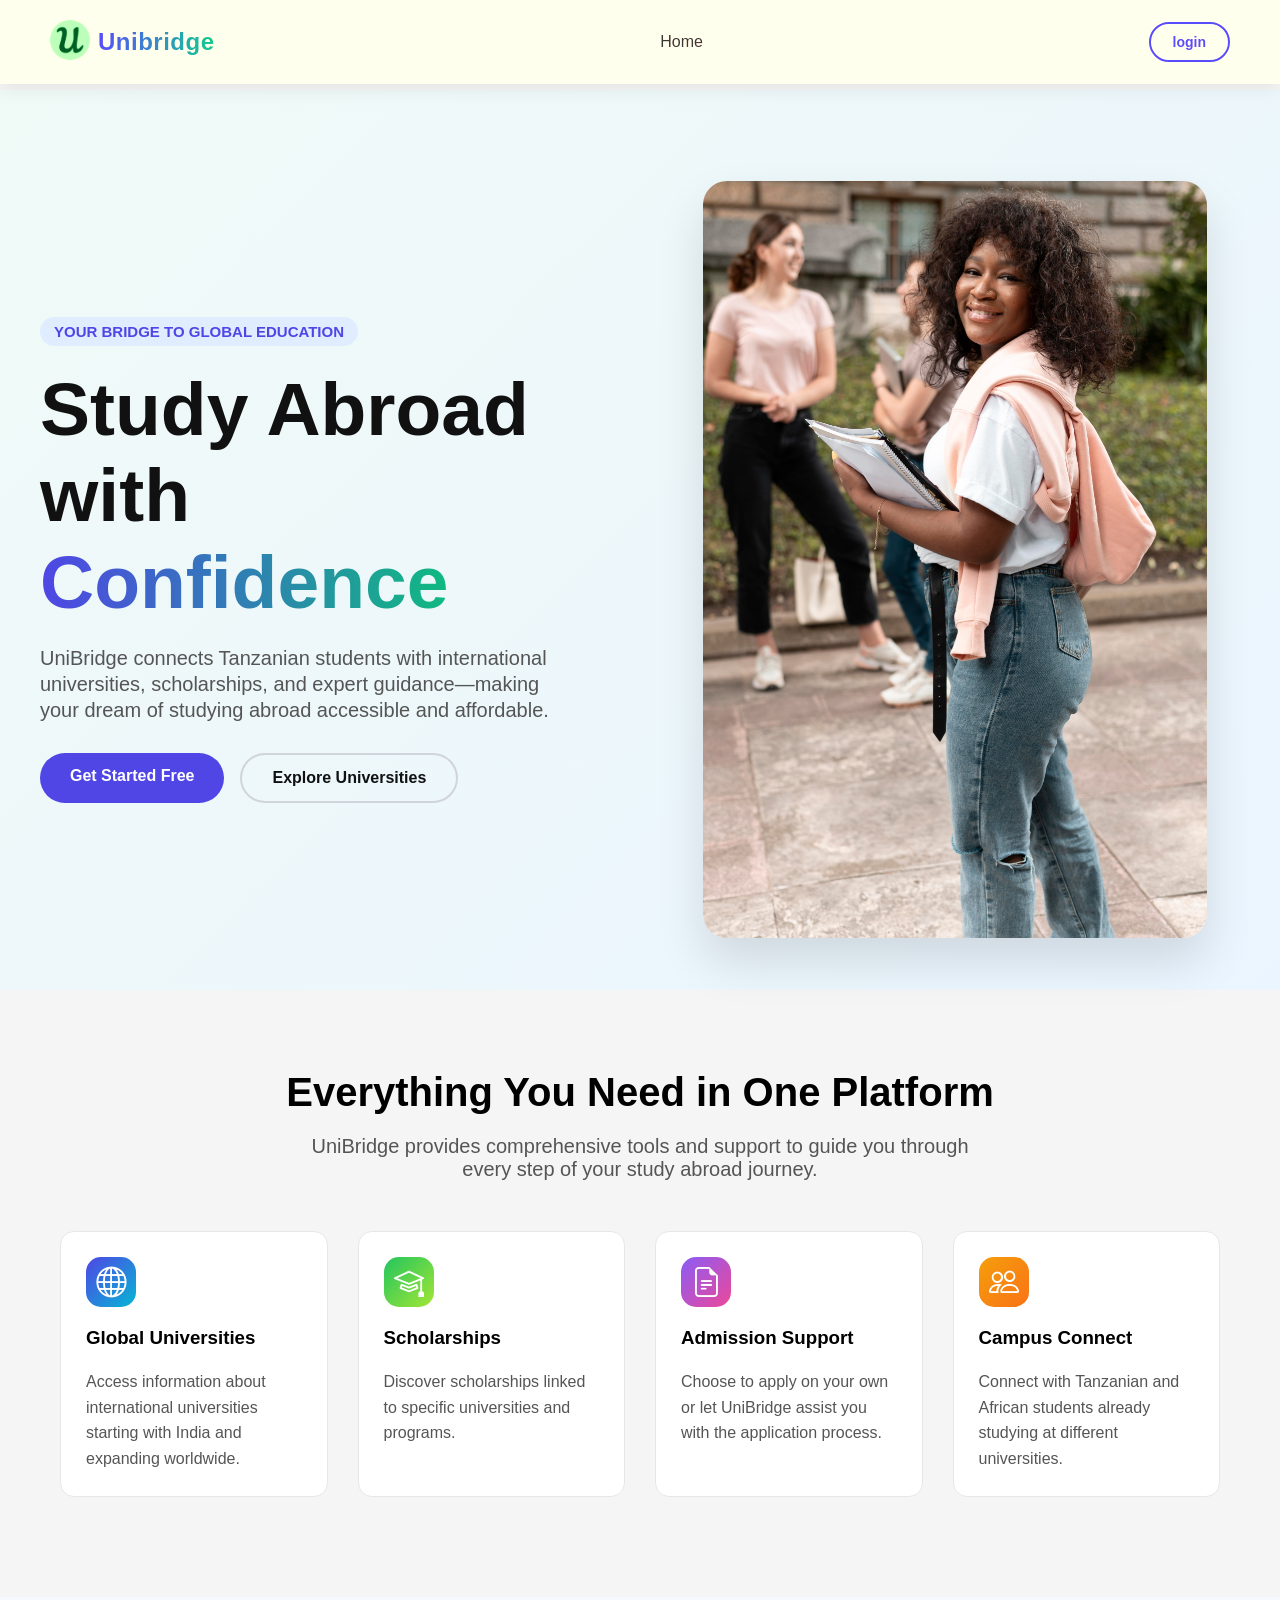
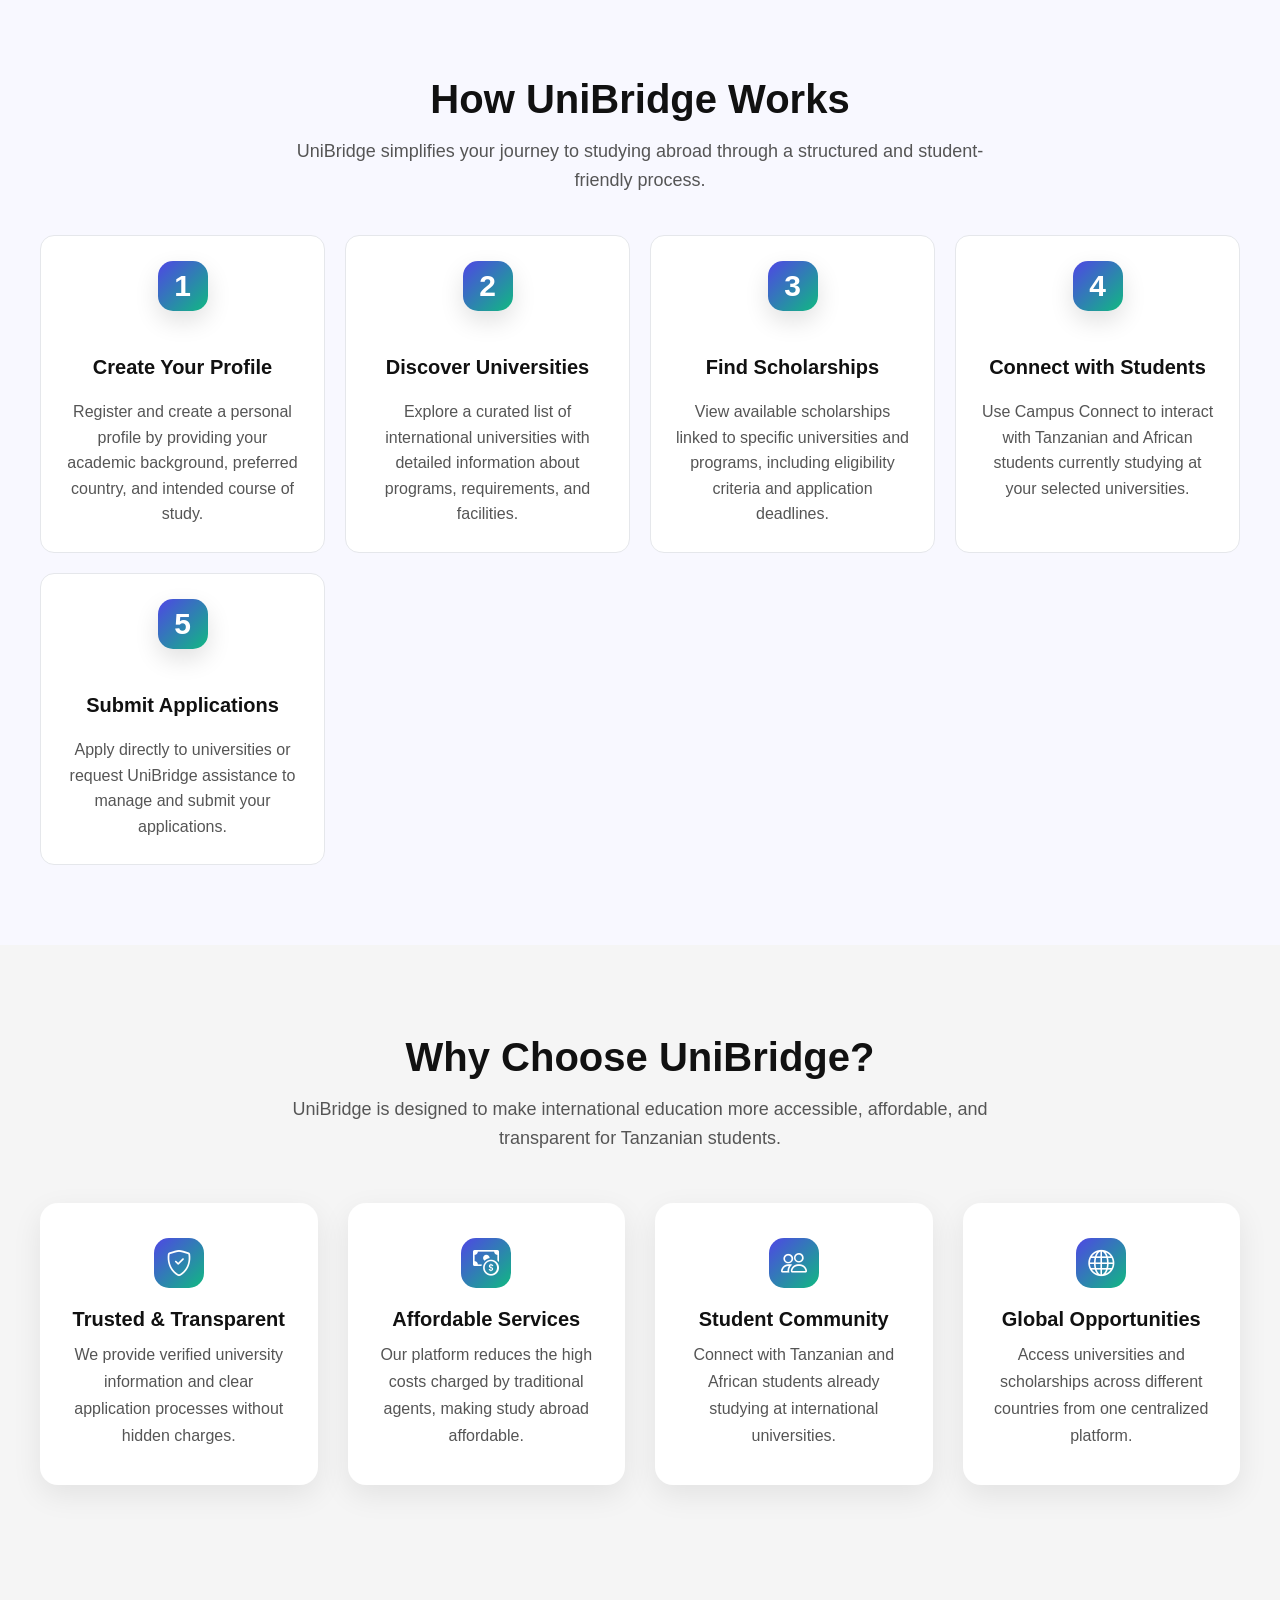
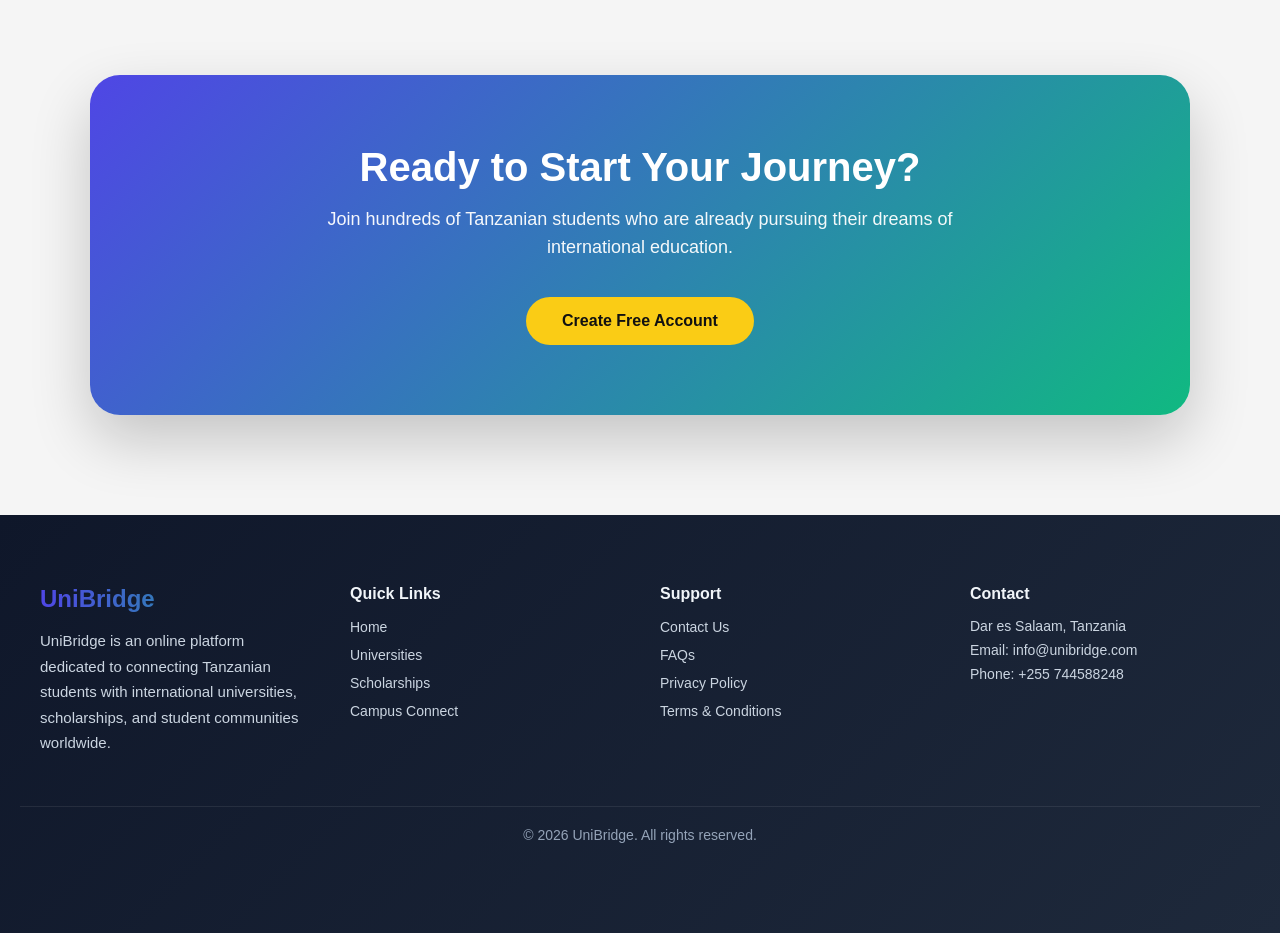
==== index.html @ 8043913c "first commit" ====
<!DOCTYPE html>
<html lang="en">
<head>
 
<meta charset="UTF-8">
<meta http-equiv="X-UA-Compatible" content="IE=edge">
<meta name="viewport" content="width=device-width, initial-scale=1.0">
<title>UniBridge | Your Bridge to Global Education</title>
<meta name="description" content="UniBridge is an online platform connecting Tanzanian students to international universities, scholarships, and admission support.">
<meta name="keywords" content="UniBridge, study abroad, Tanzanian students, international universities, scholarships">
<meta name="author" content="Tariq Hamza">
<link rel="icon" type="image/x-icon" href="images/favicon_io/favicon.ico">
<link rel="icon" type="image/png" sizes="16x16" href="images/favicon_io/favicon-16x16.png">
<link rel="icon" type="image/png" sizes="32x32" href="images/favicon_io/favicon-32x32.png">
<link rel="apple-touch-icon" href="images/favicon_io/apple-touch-icon.png">
<link rel="manifest" href="images/favicon_io/site.webmanifest">
<meta property="og:title" content="UniBridge | Your Bridge to Global Education">
<meta property="og:description" content="Connecting Tanzanian students to global universities and scholarships.">
<meta property="og:type" content="website">
<meta property="og:url" content="https://unibridge.com">
<meta name="twitter:card" content="summary_large_image">
<meta name="twitter:title" content="UniBridge | Your Bridge to Global Education">
<meta name="twitter:description" content="Helping Tanzanian students study abroad with confidence.">

<link rel="stylesheet" href="https://cdn.jsdelivr.net/npm/bootstrap-icons@1.11.3/font/bootstrap-icons.min.css">

<link rel="stylesheet" href="style.css">
</head>
<body>
    
<!-- ===== HEADER / NAVBAR ===== -->
<header>
  <nav>
    <!-- Left: Logo -->
    <div class="nav-left">
      <a href="index.html" class="logo">
        <img src="images/favicon_io/favicon.ico" alt="UniBridge Logo" height="40">
      </a>
      <h2>Unibridge</h2>
    </div>

    <!-- Center: Navigation Links -->
    <ul class="nav-center">
      <li><a href="index.html" class="active">Home</a></li>
    </ul>

    <!-- Right: Auth Buttons -->
    <div class="nav-right">
       <a href="login.html">login</a>
    </div>

  </nav>
</header>

<section class="hero">
  <div class="hero-container">

    <div class="hero-content">
      <span class="hero-badge">YOUR BRIDGE TO GLOBAL EDUCATION</span>

      <h1>
        Study Abroad with
        <span class="highlight">Confidence</span>
      </h1>

      <p>
        UniBridge connects Tanzanian students with international universities,
        scholarships, and expert guidance—making your dream of studying abroad
        accessible and affordable.
      </p>

      <div class="hero-buttons">
        <a href="login.html" class="btn primary">Get Started Free</a>
        <a href="universities.html" class="btn secondary">Explore Universities</a>
      </div>
    </div>

    <div class="hero-image">
      <img src="images/student1.jpg" alt="Student studying abroad">
    </div>

  </div>
</section>

<section id="features">
  <h2>Everything You Need in One Platform</h2>
  <p>
    UniBridge provides comprehensive tools and support to guide you through
    every step of your study abroad journey.
  </p>

  <div class="features-container">

    <div class="feature-card">
      <i class="bi bi-globe"></i>
      <h3>Global Universities</h3>
      <p>
        Access information about international universities starting with
        India and expanding worldwide.
      </p>
    </div>

    <div class="feature-card">
      <i class="bi bi-mortarboard"></i>
      <h3>Scholarships</h3>
      <p>
        Discover scholarships linked to specific universities and programs.
      </p>
    </div>

    <div class="feature-card">
      <i class="bi bi-file-earmark-text"></i>
      <h3>Admission Support</h3>
      <p>
        Choose to apply on your own or let UniBridge assist you with the
        application process.
      </p>
    </div>

    <div class="feature-card">
      <i class="bi bi-people"></i>
      <h3>Campus Connect</h3>
      <p>
        Connect with Tanzanian and African students already studying at
        different universities.
      </p>
    </div>

  </div>
</section>

<section id="how-it-works">
  <h2>How UniBridge Works</h2>
  <p>
    UniBridge simplifies your journey to studying abroad through a structured
    and student-friendly process.
  </p>

  <div class="steps-container">

    <div class="step-card">
      <span class="step-number">1</span>
      <h3>Create Your Profile</h3>
      <p>
        Register and create a personal profile by providing your academic
        background, preferred country, and intended course of study.
      </p>
    </div>

    <div class="step-card">
      <span class="step-number">2</span>
      <h3>Discover Universities</h3>
      <p>
        Explore a curated list of international universities with detailed
        information about programs, requirements, and facilities.
      </p>
    </div>

    <div class="step-card">
      <span class="step-number">3</span>
      <h3>Find Scholarships</h3>
      <p>
        View available scholarships linked to specific universities and programs,
        including eligibility criteria and application deadlines.
      </p>
    </div>

    <div class="step-card">
      <span class="step-number">4</span>
      <h3>Connect with Students</h3>
      <p>
        Use Campus Connect to interact with Tanzanian and African students
        currently studying at your selected universities.
      </p>
    </div>

    <div class="step-card">
      <span class="step-number">5</span>
      <h3>Submit Applications</h3>
      <p>
        Apply directly to universities or request UniBridge assistance
        to manage and submit your applications.
      </p>
    </div>

  </div>
</section>



<section id="why-unibridge">
  <div class="why-container">

    <h2>Why Choose UniBridge?</h2>
    <p class="why-intro">
      UniBridge is designed to make international education more accessible,
      affordable, and transparent for Tanzanian students.
    </p>

    <div class="why-grid">

      <div class="why-card">
        <i class="bi bi-shield-check"></i>
        <h3>Trusted & Transparent</h3>
        <p>
          We provide verified university information and clear application
          processes without hidden charges.
        </p>
      </div>

      <div class="why-card">
        <i class="bi bi-cash-coin"></i>
        <h3>Affordable Services</h3>
        <p>
          Our platform reduces the high costs charged by traditional agents,
          making study abroad affordable.
        </p>
      </div>

      <div class="why-card">
        <i class="bi bi-people"></i>
        <h3>Student Community</h3>
        <p>
          Connect with Tanzanian and African students already studying
          at international universities.
        </p>
      </div>

      <div class="why-card">
        <i class="bi bi-globe"></i>
        <h3>Global Opportunities</h3>
        <p>
          Access universities and scholarships across different countries
          from one centralized platform.
        </p>
      </div>

    </div>
  </div>
</section>


<section id="cta">
  <div class="cta-container">

    <h2>Ready to Start Your Journey?</h2>

    <p>
      Join hundreds of Tanzanian students who are already pursuing their
      dreams of international education.
    </p>

    <a href="signup.html" class="cta-button">
      Create Free Account
    </a>

  </div>
</section>

<footer id="footer">
  <div class="footer-container">

    <div class="footer-about">
      <h3>UniBridge</h3>
      <p>
        UniBridge is an online platform dedicated to connecting Tanzanian
        students with international universities, scholarships, and student
        communities worldwide.
      </p>
    </div>

    <div class="footer-links">
      <h4>Quick Links</h4>
      <ul>
        <li><a href="index.html">Home</a></li>
        <li><a href="universities.html">Universities</a></li>
        <li><a href="scholarships.html">Scholarships</a></li>
        <li><a href="campus-connect.html">Campus Connect</a></li>
      </ul>
    </div>

    <div class="footer-support">
      <h4>Support</h4>
      <ul>
        <li><a href="contact.html">Contact Us</a></li>
        <li><a href="#">FAQs</a></li>
        <li><a href="#">Privacy Policy</a></li>
        <li><a href="#">Terms & Conditions</a></li>
      </ul>
    </div>

    <div class="footer-contact">
      <h4>Contact</h4>
      <p>Dar es Salaam, Tanzania</p>
      <p>Email: info@unibridge.com</p>
      <p>Phone: +255 744588248</p>
    </div>

  </div>

  <div class="footer-bottom">
    <p>
      &copy; 2026 UniBridge. All rights reserved.
    </p>
  </div>
</footer>
<script src="main.js"></script>
</body>
</html>
---- style.css ----
/* ============================================================
   STYLE.CSS — UniBridge Index Page
   Fully Responsive: Desktop → Tablet → Mobile
   ============================================================ */

* {
  padding: 0;
  margin: 0;
  box-sizing: border-box;
  list-style-type: none;
  text-decoration: none;
  scroll-behavior: smooth;
}

body {
  background-color: whitesmoke;
  font-family: 'Segoe UI', Tahoma, Geneva, Verdana, sans-serif;
  padding-top: 90px;
}

/* ══════════════════════════════════════
   HEADER / NAVBAR
   ══════════════════════════════════════ */

header {
  background-color: antiquewhite;
  filter: brightness(1.1);
  padding: 20px;
  box-shadow: 0 4px 20px rgba(0,0,0,0.08);
  position: fixed;
  top: 0;
  left: 0;
  width: 100%;
  z-index: 1000;
}

header nav {
  max-width: 1200px;
  width: 100%;
  display: flex;
  justify-content: space-between;
  align-items: center;
  margin: 0 auto;
  padding: 0 10px;
  gap: 20px;
}

.nav-left {
  display: inline-flex;
  align-items: center;
  gap: 8px;
  cursor: pointer;
}

.nav-left img {
  width: 40px;
  height: 40px;
}

.nav-left h2 {
  font-size: 24px;
  font-weight: 700;
  letter-spacing: 0.5px;
  background: linear-gradient(90deg, #4f46e5, #10b981);
  -webkit-background-clip: text;
  -webkit-text-fill-color: transparent;
}

.nav-center {
  display: inline-flex;
  gap: 24px;
}

.nav-center a {
  font-size: 16px;
  font-weight: 500;
  color: #333;
  position: relative;
  padding-bottom: 4px;
}

.nav-center a:hover { color: #4f46e5; }

.nav-center a::after {
  content: "";
  position: absolute;
  left: 0;
  bottom: 0;
  width: 0%;
  height: 2px;
  background: #4f46e5;
  transition: width 0.3s ease;
}

.nav-center a:hover::after { width: 100%; }

.nav-right {
  display: inline-flex;
  gap: 12px;
}

.nav-right a {
  padding: 10px 22px;
  border-radius: 25px;
  font-size: 14px;
  font-weight: 600;
  cursor: pointer;
  border: none;
  transition: 0.3s ease;
}

.nav-right a:first-child {
  background: transparent;
  color: #4f46e5;
  border: 2px solid #4f46e5;
}

.nav-right a:first-child:hover {
  background: #4f46e5;
  color: #fff;
}

/* Hamburger button — hidden by default */
.nav-hamburger {
  display: none;
  flex-direction: column;
  gap: 5px;
  cursor: pointer;
  padding: 4px;
  background: none;
  border: none;
}

.nav-hamburger span {
  display: block;
  width: 24px;
  height: 2px;
  background: #333;
  border-radius: 2px;
  transition: 0.3s ease;
}

/* Mobile menu dropdown */
.mobile-menu {
  display: none;
  flex-direction: column;
  gap: 12px;
  padding: 16px 10px 10px;
  border-top: 1px solid rgba(0,0,0,0.08);
  margin-top: 12px;
}

.mobile-menu a {
  font-size: 15px;
  font-weight: 500;
  color: #333;
  padding: 8px 0;
}

.mobile-menu a:hover { color: #4f46e5; }

.mobile-menu.open { display: flex; }

/* ══════════════════════════════════════
   HERO
   ══════════════════════════════════════ */

.hero {
  background: linear-gradient(135deg, #f0faf7, #eaf5ff);
  padding: 120px 20px 80px;
  min-height: 100vh;
  display: flex;
  align-items: center;
}

.hero-container {
  max-width: 1200px;
  margin: 0 auto;
  display: flex;
  align-items: center;
  justify-content: space-between;
  gap: 60px;
}

.hero-content { flex: 1; }

.hero-badge {
  display: inline-block;
  padding: 6px 14px;
  background: #e0ecff;
  color: #4f46e5;
  border-radius: 20px;
  font-size: 15px;
  font-weight: 600;
  margin-bottom: 20px;
}

.hero-content h1 {
  font-size: 75px;
  font-weight: 700;
  line-height: 1.15;
  margin-bottom: 20px;
  color: #111;
}

.hero-content .highlight {
  background: linear-gradient(90deg, #4f46e5, #10b981);
  -webkit-background-clip: text;
  -webkit-text-fill-color: transparent;
}

.hero-content p {
  font-size: 20px;
  line-height: 1.3;
  color: #555;
  max-width: 520px;
  margin-bottom: 30px;
}

.hero-buttons { display: flex; gap: 16px; flex-wrap: wrap; }

.hero-buttons .btn {
  padding: 14px 30px;
  border-radius: 30px;
  font-weight: 600;
  transition: 0.3s ease;
}

.hero-buttons .primary { background: #4f46e5; color: #fff; }
.hero-buttons .primary:hover { background: #4338ca; transform: translateY(-5px); }

.hero-buttons .secondary { border: 2px solid #d1d5db; color: #111; }
.hero-buttons .secondary:hover { background: #f3f4f6; transform: translateY(-5px); }

.hero-image {
  flex: 1;
  display: flex;
  justify-content: center;
}

.hero-image img {
  width: 100%;
  max-width: 420px;
  border-radius: 20px;
  box-shadow: 0 20px 40px rgba(0,0,0,0.12);
  transform: scale(1.2);
  transition: transform 0.3s ease;
}

.hero-image img:hover {
  transform: scale(1.1);
  box-shadow: 0 20px 40px rgba(0,0,0,0.12);
}

/* ══════════════════════════════════════
   FEATURES
   ══════════════════════════════════════ */

#features { padding: 80px 20px; }

#features h2 {
  text-align: center;
  font-size: 40px;
  font-weight: 600;
  margin-bottom: 20px;
}

#features > p {
  margin: 0 auto 30px;
  max-width: 700px;
  font-size: 20px;
  color: #555;
  font-weight: 400;
  text-align: center;
}

.features-container {
  max-width: 1200px;
  padding: 20px;
  margin: 0 auto;
  margin-top: 15px;
  display: grid;
  grid-template-columns: repeat(auto-fit, minmax(250px, 1fr));
  gap: 30px;
}

.feature-card {
  border: 1px solid #e5e7eb;
  border-radius: 14px;
  padding: 25px;
  background: #fff;
  display: flex;
  flex-direction: column;
  gap: 20px;
  transition: transform 0.3s ease, box-shadow 0.3s ease;
}

.feature-card:hover {
  transform: translateY(-6px);
  box-shadow: 0 20px 45px rgba(0,0,0,0.12);
}

.feature-card p { font-weight: 400; line-height: 1.6; color: #555; }
.feature-card h3 { font-weight: 600; }

.feature-card .bi {
  width: 50px;
  height: 50px;
  border-radius: 15px;
  display: flex;
  align-items: center;
  justify-content: center;
  color: white;
  font-size: 30px;
  transition: transform 0.3s ease;
}

.feature-card:hover .bi { transform: scale(1.1); }

.bi-globe     { background: linear-gradient(135deg, #4f46e5, #06b6d4); }
.bi-mortarboard { background: linear-gradient(135deg, #22c55e, #a3e635); }
.bi-file-earmark-text { background: linear-gradient(135deg, #8b5cf6, #ec4899); }
.bi-people    { background: linear-gradient(135deg, #f59e0b, #f97316); }

/* ══════════════════════════════════════
   HOW IT WORKS
   ══════════════════════════════════════ */

#how-it-works {
  min-height: 50vh;
  padding: 80px 20px;
  background: rgb(248, 248, 255);
  text-align: center;
}

#how-it-works > h2 {
  font-size: 40px;
  font-weight: 700;
  margin-bottom: 15px;
  color: #111;
}

#how-it-works > p {
  max-width: 700px;
  margin: 0 auto 40px;
  font-size: 18px;
  line-height: 1.6;
  color: #555;
}

.steps-container {
  max-width: 1200px;
  width: 100%;
  margin: 0 auto;
  display: grid;
  grid-template-columns: repeat(auto-fit, minmax(250px, 1fr));
  gap: 20px;
  cursor: pointer;
}

.step-card {
  border: 1px solid #e5e7eb;
  border-radius: 14px;
  padding: 25px;
  background: #fff;
  display: flex;
  flex-direction: column;
  gap: 20px;
  transition: transform 0.3s ease, box-shadow 0.3s ease;
}

.step-card:hover {
  transform: translateY(-6px);
  box-shadow: 0 20px 45px rgba(0,0,0,0.12);
}

.step-card h3 { font-size: 20px; font-weight: 600; color: #111; margin-top: 5px; }

.step-card .step-number {
  width: 50px;
  height: 50px;
  border-radius: 15px;
  margin: 0 auto 20px;
  background: linear-gradient(135deg, #4f46e5, #10b981);
  display: flex;
  align-items: center;
  justify-content: center;
  font-size: 30px;
  font-weight: 700;
  color: #fff;
  box-shadow: 0 10px 25px rgba(0,0,0,0.12);
  transition: transform 0.3s ease, box-shadow 0.3s ease;
}

.step-card > p { font-size: 16px; line-height: 1.6; color: #555; }

/* ══════════════════════════════════════
   WHY UNIBRIDGE
   ══════════════════════════════════════ */

#why-unibridge { padding: 90px 20px; }

.why-container { max-width: 1200px; margin: 0 auto; text-align: center; }

#why-unibridge h2 { font-size: 40px; margin-bottom: 15px; color: #111; }

.why-intro {
  max-width: 700px;
  margin: 0 auto 50px;
  font-size: 18px;
  line-height: 1.6;
  color: #555;
}

.why-grid {
  display: grid;
  grid-template-columns: repeat(auto-fit, minmax(260px, 1fr));
  gap: 30px;
}

.why-card {
  background: #fff;
  padding: 35px 25px;
  border-radius: 18px;
  box-shadow: 0 10px 30px rgba(0,0,0,0.08);
  transition: transform 0.3s ease, box-shadow 0.3s ease;
}

.why-card:hover {
  transform: translateY(-6px);
  box-shadow: 0 20px 45px rgba(0,0,0,0.12);
}

.why-card i {
  width: 50px;
  height: 50px;
  margin: 0 auto 20px;
  border-radius: 15px;
  background: linear-gradient(135deg, #4f46e5, #10b981);
  display: flex;
  align-items: center;
  justify-content: center;
  color: #fff;
  font-size: 26px;
}

.why-card h3 { font-size: 20px; margin-bottom: 10px; color: #111; }
.why-card p  { font-size: 16px; line-height: 1.7; color: #555; }

/* ══════════════════════════════════════
   CTA
   ══════════════════════════════════════ */

#cta {
  padding: 100px 20px;
  display: flex;
  justify-content: center;
}

.cta-container {
  max-width: 1100px;
  width: 100%;
  padding: 70px 40px;
  border-radius: 30px;
  background: linear-gradient(135deg, #4f46e5, #10b981);
  color: #fff;
  text-align: center;
  box-shadow: 0 25px 60px rgba(0,0,0,0.2);
}

#cta h2 { font-size: 40px; font-weight: 700; margin-bottom: 15px; }

#cta p {
  max-width: 700px;
  margin: 0 auto 35px;
  font-size: 18px;
  line-height: 1.6;
  opacity: 0.95;
}

.cta-button {
  display: inline-block;
  padding: 15px 36px;
  border-radius: 999px;
  background: #facc15;
  color: #111;
  font-size: 16px;
  font-weight: 600;
  transition: transform 0.3s ease, box-shadow 0.3s ease;
}

.cta-button:hover {
  transform: translateY(-4px);
  box-shadow: 0 18px 40px rgba(0,0,0,0.25);
}

/* ══════════════════════════════════════
   FOOTER
   ══════════════════════════════════════ */

#footer {
  background: linear-gradient(135deg, #0f172a, #1e293b);
  color: #cbd5e1;
  padding: 70px 20px;
}

.footer-container {
  max-width: 1200px;
  margin: 0 auto;
  display: grid;
  grid-template-columns: repeat(auto-fit, minmax(220px, 1fr));
  gap: 40px;
  padding-bottom: 50px;
}

.footer-about h3 {
  font-size: 24px;
  margin-bottom: 15px;
  background: linear-gradient(90deg, #4f46e5, #10b981);
  -webkit-background-clip: text;
  -webkit-text-fill-color: transparent;
}

.footer-about p { font-size: 15px; line-height: 1.7; color: #cbd5e1; }

.footer-links h4,
.footer-support h4,
.footer-contact h4 { font-size: 16px; margin-bottom: 15px; color: #f1f5f9; }

.footer-links ul,
.footer-support ul { display: flex; flex-direction: column; gap: 10px; }

.footer-links a,
.footer-support a { color: #cbd5e1; font-size: 14px; transition: color 0.3s ease; }

.footer-links a:hover,
.footer-support a:hover { color: #4f46e5; }

.footer-contact p { font-size: 14px; margin-bottom: 8px; color: #cbd5e1; }

.footer-bottom {
  border-top: 1px solid rgba(255,255,255,0.08);
  padding: 20px;
  text-align: center;
}

.footer-bottom p { font-size: 14px; color: #94a3b8; }


/* RESPONSIVE BREAKPOINTS*/

@media (max-width: 1024px) {
  .hero-content h1 { font-size: 56px; }
  .hero-container  { gap: 40px; }
}

@media (max-width: 768px) {

  body { padding-top: 70px; }

  /* Navbar */
  header { padding: 14px 16px; }

  .nav-center { display: none; }

  .nav-right { display: none; }

  .nav-hamburger { display: flex; }

  /* Hero — stack */
  .hero {
    padding: 60px 20px 60px;
    min-height: auto;
  }

  .hero-container {
    flex-direction: column;
    text-align: center;
    gap: 36px;
  }

  .hero-content h1    { font-size: 40px; }
  .hero-badge         { font-size: 12px; }
  .hero-content p     { font-size: 16px; margin: 0 auto 24px; }
  .hero-buttons       { justify-content: center; }
  .hero-buttons .btn  { padding: 12px 22px; font-size: 14px; }

  .hero-image img {
    max-width: 280px;
    transform: scale(1);
  }
  .hero-image img:hover { transform: scale(1.02); }

  /* Features */
  #features { padding: 60px 16px; }
  #features h2 { font-size: 28px; }
  #features > p { font-size: 16px; }

  .features-container {
    grid-template-columns: repeat(2, 1fr);
    gap: 16px;
    padding: 10px;
  }

  /* How it works */
  #how-it-works { padding: 60px 16px; }
  #how-it-works > h2 { font-size: 28px; }
  #how-it-works > p  { font-size: 16px; }

  .steps-container {
    grid-template-columns: repeat(2, 1fr);
    gap: 14px;
  }

  /* Why */
  #why-unibridge { padding: 60px 16px; }
  #why-unibridge h2 { font-size: 28px; }
  .why-intro { font-size: 16px; }

  .why-grid {
    grid-template-columns: repeat(2, 1fr);
    gap: 16px;
  }
  .why-card { padding: 24px 16px; }

  /* CTA */
  #cta { padding: 60px 16px; }
  .cta-container { padding: 50px 20px; border-radius: 22px; }
  #cta h2 { font-size: 26px; }
  #cta p  { font-size: 15px; }

  /* Footer */
  #footer { padding: 50px 16px; }
  .footer-container { grid-template-columns: 1fr 1fr; gap: 28px; }
}

/* ── Small Mobile (max 480px) ── */
@media (max-width: 480px) {

  .hero-content h1 { font-size: 32px; }
  .hero-content p  { font-size: 15px; }
  .hero-buttons    { flex-direction: column; align-items: center; gap: 10px; }
  .hero-buttons .btn { width: 100%; max-width: 280px; text-align: center; }

  .features-container  { grid-template-columns: 1fr; }
  .steps-container     { grid-template-columns: 1fr; }
  .why-grid            { grid-template-columns: 1fr; }

  .cta-container { padding: 36px 16px; }
  #cta h2 { font-size: 22px; }

  .footer-container { grid-template-columns: 1fr; gap: 24px; }

  .nav-left h2 { font-size: 18px; }
}
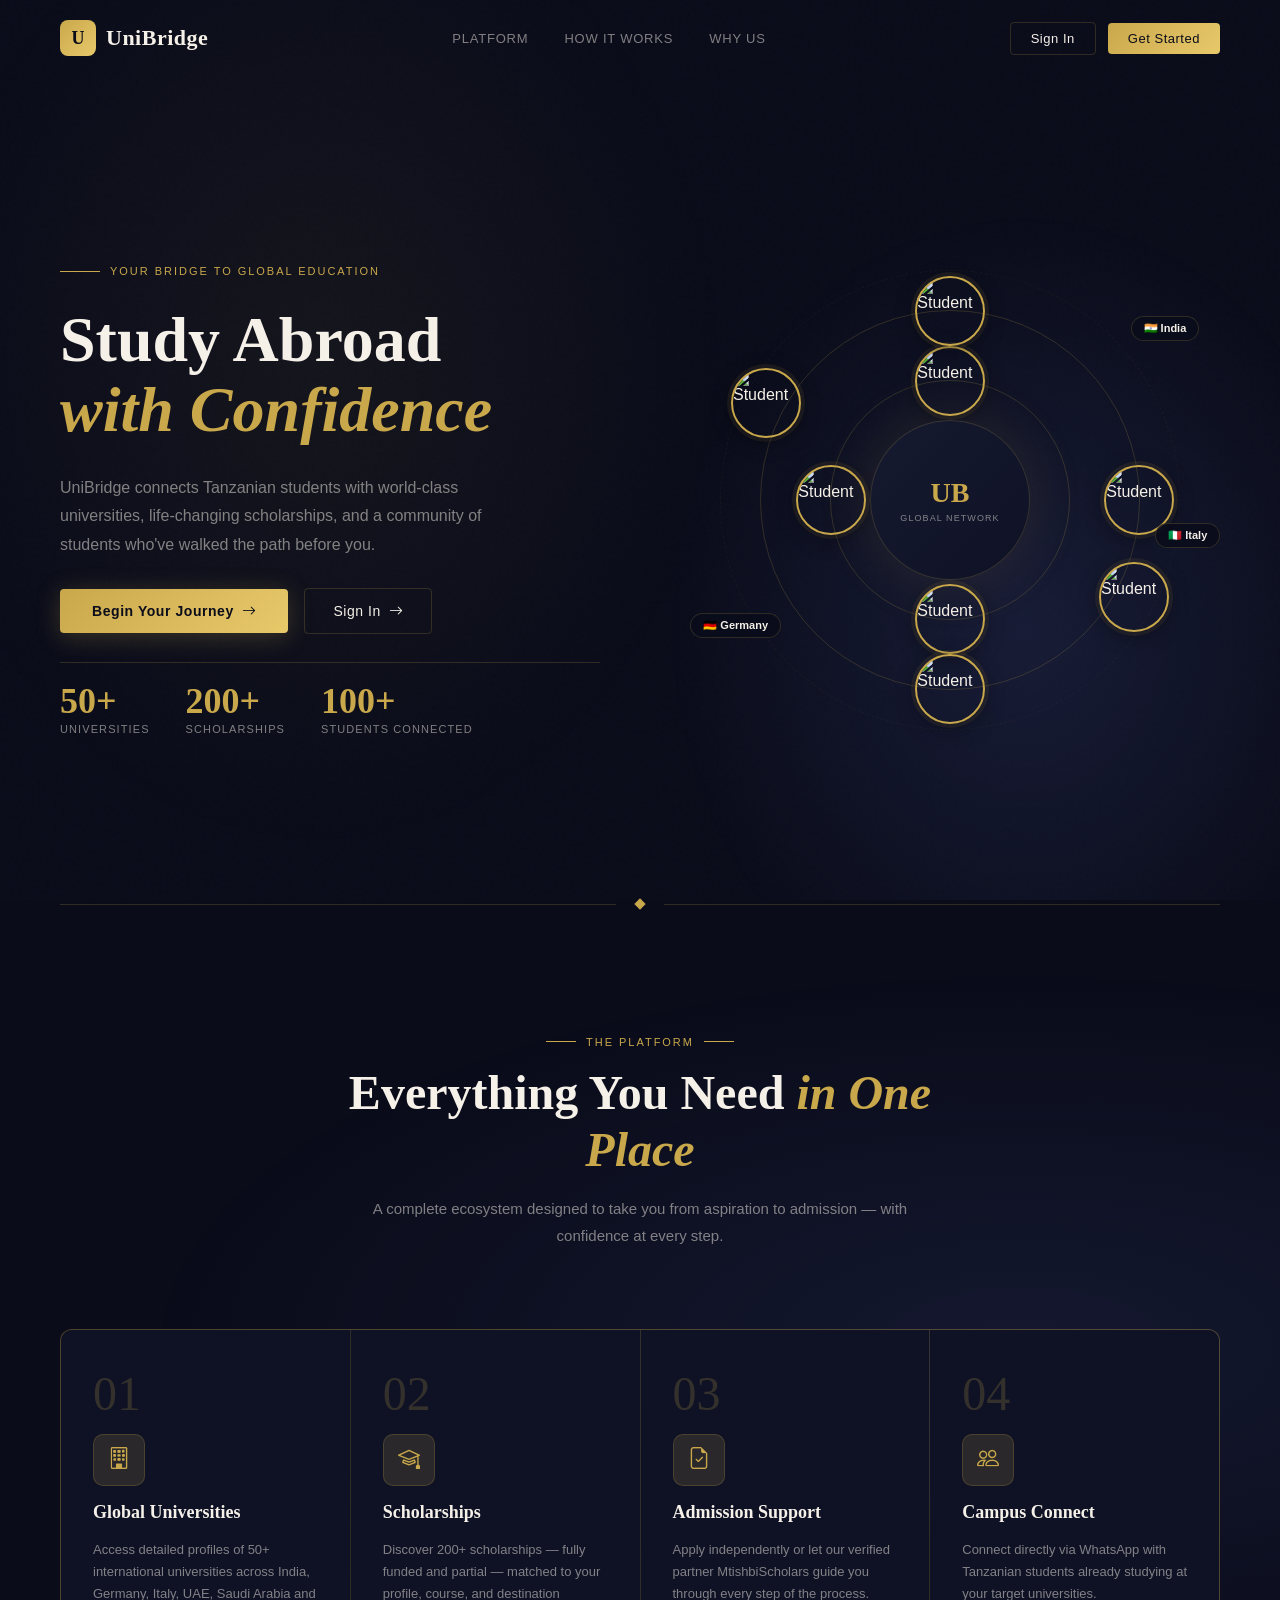
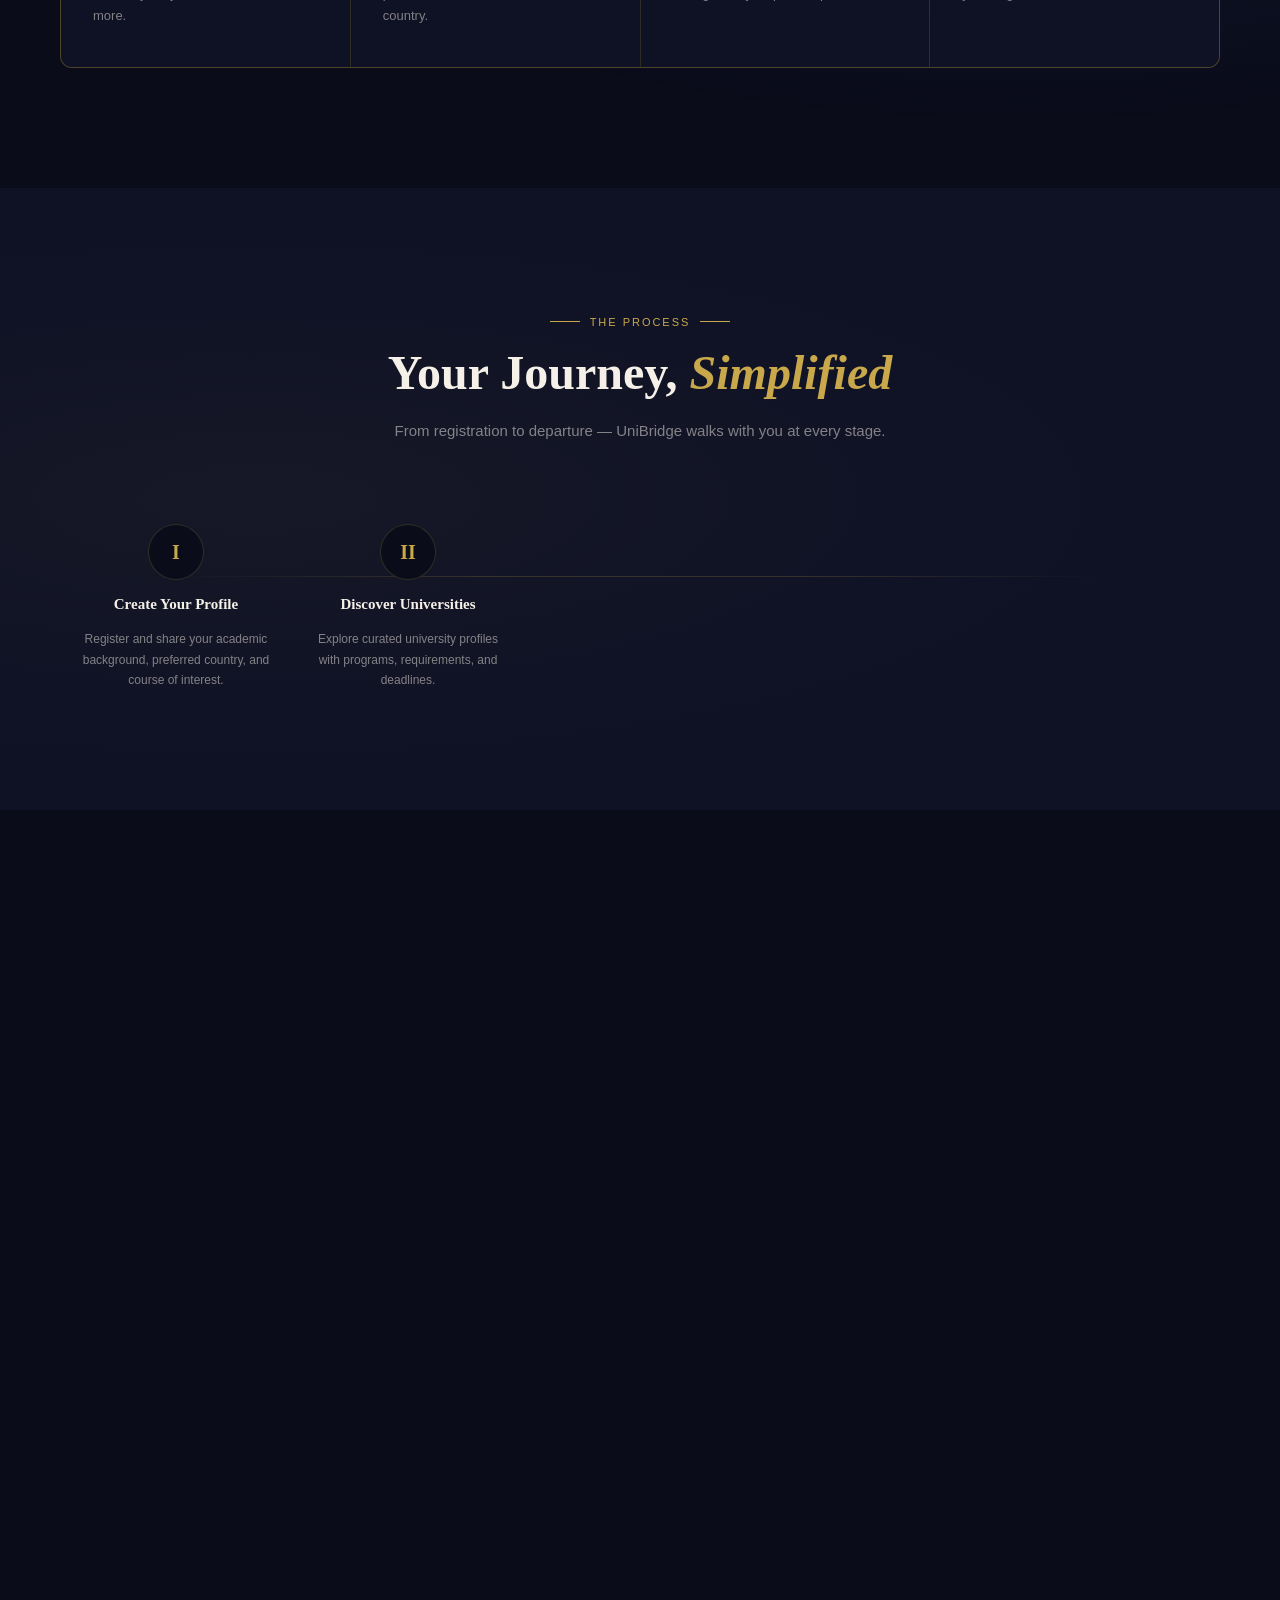
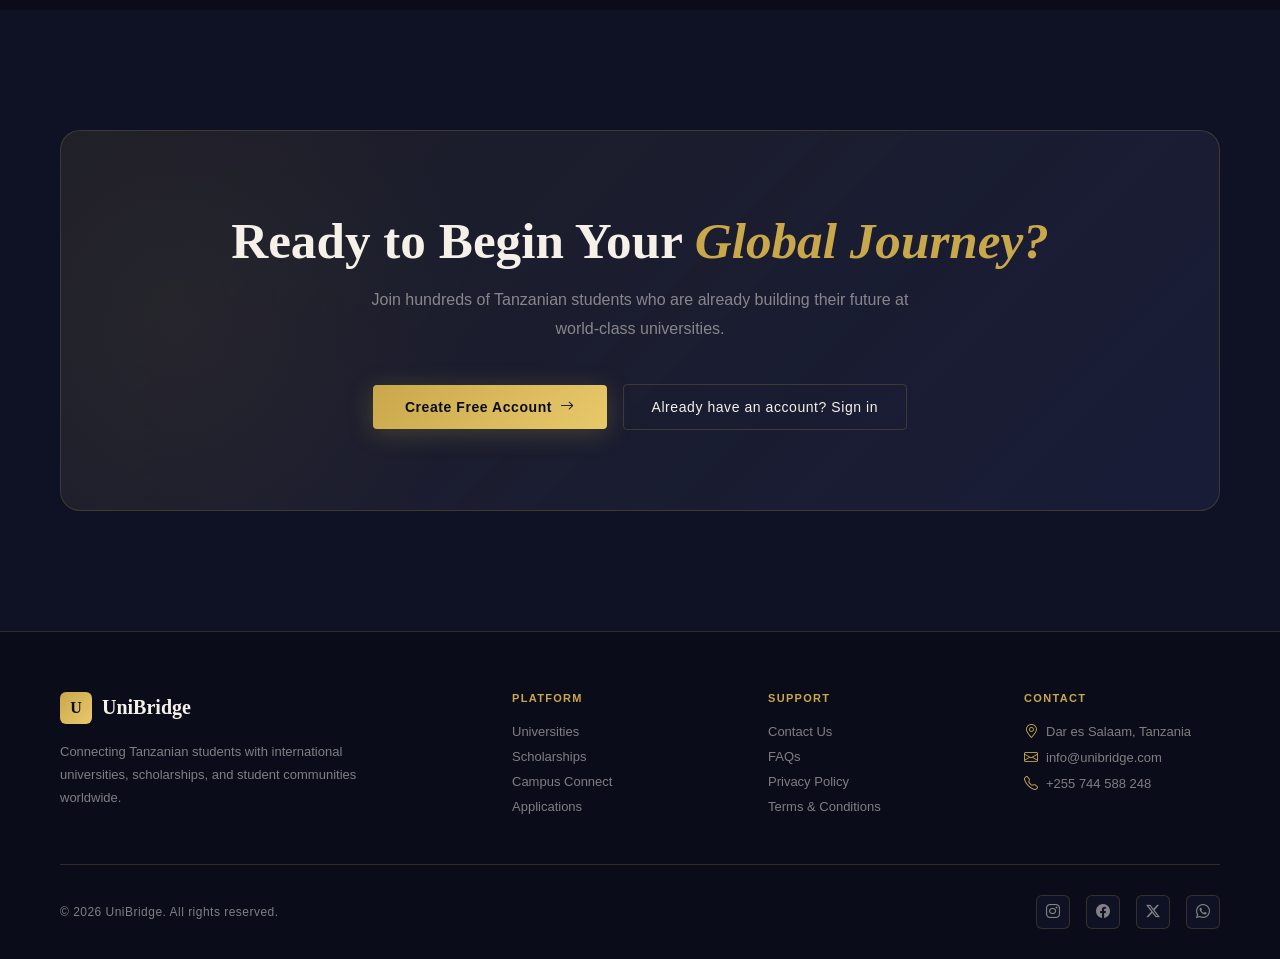
==== commit 59832d14: "updated website" ====
--- a/index.html
+++ b/index.html
@@ -28,282 +28,343 @@
 </head>
 <body>
     
-<!-- ===== HEADER / NAVBAR ===== -->
-<header>
-  <nav>
-    <!-- Left: Logo -->
-    <div class="nav-left">
-      <a href="index.html" class="logo">
-        <img src="images/favicon_io/favicon.ico" alt="UniBridge Logo" height="40">
+<!-- ══ NAVBAR ══ -->
+<nav id="navbar">
+  <div class="nav-logo">
+    <div class="nav-logo-icon">U</div>
+    <span class="nav-logo-name">UniBridge</span>
+  </div>
+  <ul class="nav-links">
+    <li><a href="#features">Platform</a></li>
+    <li><a href="#how-it-works">How It Works</a></li>
+    <li><a href="#why">Why Us</a></li>
+  </ul>
+  <div class="nav-actions">
+    <a href="login.html" class="btn-nav-login">Sign In</a>
+    <a href="signup.html" class="btn-nav-signup">Get Started</a>
+  </div>
+</nav>
+ 
+<!-- ══ HERO ══ -->
+<section class="hero">
+  <div class="hero-inner">
+ 
+    <div class="hero-left">
+      <div class="hero-eyebrow">
+        <div class="hero-eyebrow-line"></div>
+        <span>Your Bridge to Global Education</span>
+      </div>
+ 
+      <h1 class="hero-title">
+        Study Abroad
+        <em>with Confidence</em>
+      </h1>
+ 
+      <p class="hero-desc">
+        UniBridge connects Tanzanian students with world-class universities,
+        life-changing scholarships, and a community of students who've walked
+        the path before you.
+      </p>
+ 
+      <div class="hero-actions">
+        <a href="signup.html" class="btn-primary">
+          Begin Your Journey <i class="bi bi-arrow-right"></i>
+        </a>
+        <a href="login.html" class="btn-secondary">
+          Sign In <i class="bi bi-arrow-right"></i>
+        </a>
+      </div>
+ 
+      <div class="hero-stats">
+        <div class="hero-stat">
+          <div class="hero-stat-num">50+</div>
+          <div class="hero-stat-label">Universities</div>
+        </div>
+        <div class="hero-stat">
+          <div class="hero-stat-num">200+</div>
+          <div class="hero-stat-label">Scholarships</div>
+        </div>
+        <div class="hero-stat">
+          <div class="hero-stat-num">100+</div>
+          <div class="hero-stat-label">Students Connected</div>
+        </div>
+      </div>
+    </div>
+ 
+    <!-- Circular Orbit Gallery -->
+    <div class="hero-right">
+      <div class="orbit-wrap">
+ 
+        <!-- Floating badges -->
+        <div class="orbit-badge">🇮🇳 India</div>
+        <div class="orbit-badge">🇩🇪 Germany</div>
+        <div class="orbit-badge">🇮🇹 Italy</div>
+ 
+        <!-- Center -->
+        <div class="orbit-center">
+          <div class="orbit-center-logo">UB</div>
+          <div class="orbit-center-text">Global Network</div>
+        </div>
+ 
+        <!-- Ring 3 (decorative) -->
+        <div class="orbit-ring orbit-ring-3"></div>
+ 
+        <!-- Ring 1 — inner orbit -->
+        <div class="orbit-ring orbit-ring-1">
+          <div class="orbit-photo">
+            <img src="https://picsum.photos/seed/student1/200/200" alt="Student">
+          </div>
+          <div class="orbit-photo">
+            <img src="https://picsum.photos/seed/student2/200/200" alt="Student">
+          </div>
+          <div class="orbit-photo">
+            <img src="https://picsum.photos/seed/student3/200/200" alt="Student">
+          </div>
+        </div>
+ 
+        <!-- Ring 2 — outer orbit -->
+        <div class="orbit-ring orbit-ring-2">
+          <div class="orbit-photo">
+            <img src="https://picsum.photos/seed/student4/200/200" alt="Student">
+          </div>
+          <div class="orbit-photo">
+            <img src="https://picsum.photos/seed/student5/200/200" alt="Student">
+          </div>
+          <div class="orbit-photo">
+            <img src="https://picsum.photos/seed/student6/200/200" alt="Student">
+          </div>
+          <div class="orbit-photo">
+            <img src="https://picsum.photos/seed/student7/200/200" alt="Student">
+          </div>
+          <div class="orbit-photo">
+            <img src="https://picsum.photos/seed/student8/200/200" alt="Student">
+          </div>
+        </div>
+ 
+      </div>
+    </div>
+ 
+  </div>
+</section>
+ 
+<!-- ══ DIVIDER ══ -->
+<div class="section-divider">
+  <div class="divider-line"></div>
+  <div class="divider-diamond"></div>
+  <div class="divider-line"></div>
+</div>
+ 
+<!-- ══ FEATURES ══ -->
+<section class="features" id="features">
+  <div class="section-header animate">
+    <div class="section-eyebrow">
+      <div class="section-eyebrow-line"></div>
+      <span>The Platform</span>
+      <div class="section-eyebrow-line"></div>
+    </div>
+    <h2 class="section-title">Everything You Need <em>in One Place</em></h2>
+    <p class="section-desc">A complete ecosystem designed to take you from aspiration to admission — with confidence at every step.</p>
+  </div>
+ 
+  <div class="features-grid">
+    <div class="feature-card animate">
+      <div class="feature-num">01</div>
+      <div class="feature-icon"><i class="bi bi-building"></i></div>
+      <div class="feature-title">Global Universities</div>
+      <p class="feature-desc">Access detailed profiles of 50+ international universities across India, Germany, Italy, UAE, Saudi Arabia and more.</p>
+    </div>
+    <div class="feature-card animate">
+      <div class="feature-num">02</div>
+      <div class="feature-icon"><i class="bi bi-mortarboard"></i></div>
+      <div class="feature-title">Scholarships</div>
+      <p class="feature-desc">Discover 200+ scholarships — fully funded and partial — matched to your profile, course, and destination country.</p>
+    </div>
+    <div class="feature-card animate">
+      <div class="feature-num">03</div>
+      <div class="feature-icon"><i class="bi bi-file-earmark-check"></i></div>
+      <div class="feature-title">Admission Support</div>
+      <p class="feature-desc">Apply independently or let our verified partner MtishbiScholars guide you through every step of the process.</p>
+    </div>
+    <div class="feature-card animate">
+      <div class="feature-num">04</div>
+      <div class="feature-icon"><i class="bi bi-people"></i></div>
+      <div class="feature-title">Campus Connect</div>
+      <p class="feature-desc">Connect directly via WhatsApp with Tanzanian students already studying at your target universities.</p>
+    </div>
+  </div>
+</section>
+ 
+<!-- ══ HOW IT WORKS ══ -->
+<section class="how-it-works" id="how-it-works">
+  <div class="section-header animate">
+    <div class="section-eyebrow">
+      <div class="section-eyebrow-line"></div>
+      <span>The Process</span>
+      <div class="section-eyebrow-line"></div>
+    </div>
+    <h2 class="section-title">Your Journey, <em>Simplified</em></h2>
+    <p class="section-desc">From registration to departure — UniBridge walks with you at every stage.</p>
+  </div>
+ 
+  <div class="steps-wrap">
+    <div class="step-card animate">
+      <div class="step-num-wrap"><span class="step-num">I</span></div>
+      <div class="step-title">Create Your Profile</div>
+      <p class="step-desc">Register and share your academic background, preferred country, and course of interest.</p>
+    </div>
+    <div class="step-card animate">
+      <div class="step-num-wrap"><span class="step-num">II</span></div>
+      <div class="step-title">Discover Universities</div>
+      <p class="step-desc">Explore curated university profiles with programs, requirements, and deadlines.</p>
+    </div>
+    <div class="step-card animate">
+      <div class="step-num-wrap"><span class="step-num">III</span></div>
+      <div class="step-title">Find Scholarships</div>
+      <p class="step-desc">Browse scholarships matched to your chosen universities and field of study.</p>
+    </div>
+    <div class="step-card animate">
+      <div class="step-num-wrap"><span class="step-num">IV</span></div>
+      <div class="step-title">Connect with Students</div>
+      <p class="step-desc">Talk directly with Tanzanian students already living your dream — get real insights.</p>
+    </div>
+    <div class="step-card animate">
+      <div class="step-num-wrap"><span class="step-num">V</span></div>
+      <div class="step-title">Submit & Fly</div>
+      <p class="step-desc">Apply with confidence — independently or with professional support from our verified partners.</p>
+    </div>
+  </div>
+</section>
+ 
+<!-- ══ WHY UNIBRIDGE ══ -->
+<section class="why" id="why">
+  <div class="section-header animate">
+    <div class="section-eyebrow">
+      <div class="section-eyebrow-line"></div>
+      <span>Why UniBridge</span>
+      <div class="section-eyebrow-line"></div>
+    </div>
+    <h2 class="section-title">Built for <em>Tanzanian Students</em></h2>
+    <p class="section-desc">We understand your journey because we're part of it.</p>
+  </div>
+ 
+  <div class="why-grid">
+    <div class="why-card animate">
+      <div class="why-icon"><i class="bi bi-shield-check"></i></div>
+      <div class="why-content">
+        <div class="why-title">Trusted & Transparent</div>
+        <p class="why-desc">Verified university information, honest fees, and no hidden charges. What you see is what you get — always.</p>
+      </div>
+    </div>
+    <div class="why-card animate">
+      <div class="why-icon"><i class="bi bi-cash-coin"></i></div>
+      <div class="why-content">
+        <div class="why-title">Affordable Access</div>
+        <p class="why-desc">We eliminate the need for expensive agents. Our platform gives you the same quality of guidance at a fraction of the cost.</p>
+      </div>
+    </div>
+    <div class="why-card animate">
+      <div class="why-icon"><i class="bi bi-people"></i></div>
+      <div class="why-content">
+        <div class="why-title">Real Student Community</div>
+        <p class="why-desc">Connect with Tanzanian students who are living abroad right now — ask questions, get honest answers, feel prepared.</p>
+      </div>
+    </div>
+    <div class="why-card animate">
+      <div class="why-icon"><i class="bi bi-globe"></i></div>
+      <div class="why-content">
+        <div class="why-title">Global Reach</div>
+        <p class="why-desc">From India to Germany, Italy to the Gulf — access opportunities across multiple continents from one platform.</p>
+      </div>
+    </div>
+  </div>
+</section>
+ 
+<!-- ══ CTA ══ -->
+<section class="cta">
+  <div class="cta-inner">
+    <h2 class="cta-title">Ready to Begin Your <em>Global Journey?</em></h2>
+    <p class="cta-desc">Join hundreds of Tanzanian students who are already building their future at world-class universities.</p>
+    <div class="cta-actions">
+      <a href="signup.html" class="btn-primary">
+        Create Free Account <i class="bi bi-arrow-right"></i>
       </a>
-      <h2>Unibridge</h2>
-    </div>
-
-    <!-- Center: Navigation Links -->
-    <ul class="nav-center">
-      <li><a href="index.html" class="active">Home</a></li>
-    </ul>
-
-    <!-- Right: Auth Buttons -->
-    <div class="nav-right">
-       <a href="login.html">login</a>
-    </div>
-
-  </nav>
-</header>
-
-<section class="hero">
-  <div class="hero-container">
-
-    <div class="hero-content">
-      <span class="hero-badge">YOUR BRIDGE TO GLOBAL EDUCATION</span>
-
-      <h1>
-        Study Abroad with
-        <span class="highlight">Confidence</span>
-      </h1>
-
-      <p>
-        UniBridge connects Tanzanian students with international universities,
-        scholarships, and expert guidance—making your dream of studying abroad
-        accessible and affordable.
-      </p>
-
-      <div class="hero-buttons">
-        <a href="login.html" class="btn primary">Get Started Free</a>
-        <a href="universities.html" class="btn secondary">Explore Universities</a>
-      </div>
-    </div>
-
-    <div class="hero-image">
-      <img src="images/student1.jpg" alt="Student studying abroad">
-    </div>
-
-  </div>
-</section>
-
-<section id="features">
-  <h2>Everything You Need in One Platform</h2>
-  <p>
-    UniBridge provides comprehensive tools and support to guide you through
-    every step of your study abroad journey.
-  </p>
-
-  <div class="features-container">
-
-    <div class="feature-card">
-      <i class="bi bi-globe"></i>
-      <h3>Global Universities</h3>
-      <p>
-        Access information about international universities starting with
-        India and expanding worldwide.
-      </p>
-    </div>
-
-    <div class="feature-card">
-      <i class="bi bi-mortarboard"></i>
-      <h3>Scholarships</h3>
-      <p>
-        Discover scholarships linked to specific universities and programs.
-      </p>
-    </div>
-
-    <div class="feature-card">
-      <i class="bi bi-file-earmark-text"></i>
-      <h3>Admission Support</h3>
-      <p>
-        Choose to apply on your own or let UniBridge assist you with the
-        application process.
-      </p>
-    </div>
-
-    <div class="feature-card">
-      <i class="bi bi-people"></i>
-      <h3>Campus Connect</h3>
-      <p>
-        Connect with Tanzanian and African students already studying at
-        different universities.
-      </p>
-    </div>
-
-  </div>
-</section>
-
-<section id="how-it-works">
-  <h2>How UniBridge Works</h2>
-  <p>
-    UniBridge simplifies your journey to studying abroad through a structured
-    and student-friendly process.
-  </p>
-
-  <div class="steps-container">
-
-    <div class="step-card">
-      <span class="step-number">1</span>
-      <h3>Create Your Profile</h3>
-      <p>
-        Register and create a personal profile by providing your academic
-        background, preferred country, and intended course of study.
-      </p>
-    </div>
-
-    <div class="step-card">
-      <span class="step-number">2</span>
-      <h3>Discover Universities</h3>
-      <p>
-        Explore a curated list of international universities with detailed
-        information about programs, requirements, and facilities.
-      </p>
-    </div>
-
-    <div class="step-card">
-      <span class="step-number">3</span>
-      <h3>Find Scholarships</h3>
-      <p>
-        View available scholarships linked to specific universities and programs,
-        including eligibility criteria and application deadlines.
-      </p>
-    </div>
-
-    <div class="step-card">
-      <span class="step-number">4</span>
-      <h3>Connect with Students</h3>
-      <p>
-        Use Campus Connect to interact with Tanzanian and African students
-        currently studying at your selected universities.
-      </p>
-    </div>
-
-    <div class="step-card">
-      <span class="step-number">5</span>
-      <h3>Submit Applications</h3>
-      <p>
-        Apply directly to universities or request UniBridge assistance
-        to manage and submit your applications.
-      </p>
-    </div>
-
-  </div>
-</section>
-
-
-
-<section id="why-unibridge">
-  <div class="why-container">
-
-    <h2>Why Choose UniBridge?</h2>
-    <p class="why-intro">
-      UniBridge is designed to make international education more accessible,
-      affordable, and transparent for Tanzanian students.
-    </p>
-
-    <div class="why-grid">
-
-      <div class="why-card">
-        <i class="bi bi-shield-check"></i>
-        <h3>Trusted & Transparent</h3>
-        <p>
-          We provide verified university information and clear application
-          processes without hidden charges.
-        </p>
-      </div>
-
-      <div class="why-card">
-        <i class="bi bi-cash-coin"></i>
-        <h3>Affordable Services</h3>
-        <p>
-          Our platform reduces the high costs charged by traditional agents,
-          making study abroad affordable.
-        </p>
-      </div>
-
-      <div class="why-card">
-        <i class="bi bi-people"></i>
-        <h3>Student Community</h3>
-        <p>
-          Connect with Tanzanian and African students already studying
-          at international universities.
-        </p>
-      </div>
-
-      <div class="why-card">
-        <i class="bi bi-globe"></i>
-        <h3>Global Opportunities</h3>
-        <p>
-          Access universities and scholarships across different countries
-          from one centralized platform.
-        </p>
-      </div>
-
-    </div>
-  </div>
-</section>
-
-
-<section id="cta">
-  <div class="cta-container">
-
-    <h2>Ready to Start Your Journey?</h2>
-
-    <p>
-      Join hundreds of Tanzanian students who are already pursuing their
-      dreams of international education.
-    </p>
-
-    <a href="signup.html" class="cta-button">
-      Create Free Account
-    </a>
-
-  </div>
-</section>
-
-<footer id="footer">
-  <div class="footer-container">
-
-    <div class="footer-about">
-      <h3>UniBridge</h3>
-      <p>
-        UniBridge is an online platform dedicated to connecting Tanzanian
-        students with international universities, scholarships, and student
-        communities worldwide.
-      </p>
-    </div>
-
-    <div class="footer-links">
-      <h4>Quick Links</h4>
-      <ul>
-        <li><a href="index.html">Home</a></li>
-        <li><a href="universities.html">Universities</a></li>
-        <li><a href="scholarships.html">Scholarships</a></li>
-        <li><a href="campus-connect.html">Campus Connect</a></li>
-      </ul>
-    </div>
-
-    <div class="footer-support">
-      <h4>Support</h4>
-      <ul>
-        <li><a href="contact.html">Contact Us</a></li>
-        <li><a href="#">FAQs</a></li>
-        <li><a href="#">Privacy Policy</a></li>
-        <li><a href="#">Terms & Conditions</a></li>
-      </ul>
-    </div>
-
-    <div class="footer-contact">
-      <h4>Contact</h4>
-      <p>Dar es Salaam, Tanzania</p>
-      <p>Email: info@unibridge.com</p>
-      <p>Phone: +255 744588248</p>
-    </div>
-
-  </div>
-
+      <a href="login.html" class="btn-secondary">
+        Already have an account? Sign in
+      </a>
+    </div>
+  </div>
+</section>
+ 
+<!-- ══ FOOTER ══ -->
+<footer>
+  <div class="footer-grid">
+    <div class="footer-brand">
+      <div class="footer-logo">
+        <div class="footer-logo-icon">U</div>
+        <span class="footer-logo-name">UniBridge</span>
+      </div>
+      <p class="footer-brand-desc">Connecting Tanzanian students with international universities, scholarships, and student communities worldwide.</p>
+    </div>
+ 
+    <div>
+      <p class="footer-col-title">Platform</p>
+      <div class="footer-links">
+        <a href="login.html">Universities</a>
+        <a href="login.html">Scholarships</a>
+        <a href="login.html">Campus Connect</a>
+        <a href="login.html">Applications</a>
+      </div>
+    </div>
+ 
+    <div>
+      <p class="footer-col-title">Support</p>
+      <div class="footer-links">
+        <a href="login.html">Contact Us</a>
+        <a href="#">FAQs</a>
+        <a href="#">Privacy Policy</a>
+        <a href="#">Terms & Conditions</a>
+      </div>
+    </div>
+ 
+    <div>
+      <p class="footer-col-title">Contact</p>
+      <div class="footer-contact">
+        <p><i class="bi bi-geo-alt"></i> Dar es Salaam, Tanzania</p>
+        <p><i class="bi bi-envelope"></i> info@unibridge.com</p>
+        <p><i class="bi bi-telephone"></i> +255 744 588 248</p>
+      </div>
+    </div>
+  </div>
+ 
   <div class="footer-bottom">
-    <p>
-      &copy; 2026 UniBridge. All rights reserved.
-    </p>
+    <p class="footer-copy">© 2026 UniBridge. All rights reserved.</p>
+    <div class="footer-socials">
+      <a href="#" class="footer-social"><i class="bi bi-instagram"></i></a>
+      <a href="#" class="footer-social"><i class="bi bi-facebook"></i></a>
+      <a href="#" class="footer-social"><i class="bi bi-twitter-x"></i></a>
+      <a href="#" class="footer-social"><i class="bi bi-whatsapp"></i></a>
+    </div>
   </div>
 </footer>
-<script src="main.js"></script>
+ <script>
+// Navbar scroll effect
+const navbar = document.getElementById('navbar');
+window.addEventListener('scroll', () => {
+  navbar.classList.toggle('scrolled', window.scrollY > 50);
+});
+ 
+// Scroll animations
+const observer = new IntersectionObserver((entries) => {
+  entries.forEach((entry, i) => {
+    if (entry.isIntersecting) {
+      setTimeout(() => {
+        entry.target.classList.add('visible');
+      }, i * 100);
+    }
+  });
+}, { threshold: 0.1 });
+ 
+document.querySelectorAll('.animate').forEach(el => observer.observe(el));
+</script>
 </body>
 </html>
--- a/style.css
+++ b/style.css
@@ -1,655 +1,897 @@
-/* ============================================================
-   STYLE.CSS — UniBridge Index Page
-   Fully Responsive: Desktop → Tablet → Mobile
-   ============================================================ */
-
-* {
-  padding: 0;
-  margin: 0;
+:root {
+  --gold:       #c9a84c;
+  --gold-light: #e8c96a;
+  --gold-dim:   rgba(201,168,76,0.15);
+  --navy:       #0a0c1a;
+  --navy2:      #0f1225;
+  --navy3:      #161a30;
+  --cream:      #f5f0e8;
+  --cream2:     #ede8df;
+  --muted:      rgba(245,240,232,0.5);
+  --border:     rgba(201,168,76,0.2);
+}
+ 
+*, *::before, *::after {
+  margin: 0; padding: 0;
   box-sizing: border-box;
-  list-style-type: none;
   text-decoration: none;
-  scroll-behavior: smooth;
-}
-
+  list-style: none;
+}
+ 
+html { scroll-behavior: smooth; }
+ 
 body {
-  background-color: whitesmoke;
-  font-family: 'Segoe UI', Tahoma, Geneva, Verdana, sans-serif;
-  padding-top: 90px;
-}
-
-/* ══════════════════════════════════════
-   HEADER / NAVBAR
-   ══════════════════════════════════════ */
-
-header {
-  background-color: antiquewhite;
-  filter: brightness(1.1);
-  padding: 20px;
-  box-shadow: 0 4px 20px rgba(0,0,0,0.08);
-  position: fixed;
-  top: 0;
-  left: 0;
-  width: 100%;
+  font-family: 'DM Sans', sans-serif;
+  background: var(--navy);
+  color: var(--cream);
+  overflow-x: hidden;
+}
+ 
+/* ══ NOISE TEXTURE OVERLAY ══ */
+body::before {
+  content: '';
+  position: fixed; inset: 0;
+  background-image: url("data:image/svg+xml,%3Csvg viewBox='0 0 256 256' xmlns='http://www.w3.org/2000/svg'%3E%3Cfilter id='noise'%3E%3CfeTurbulence type='fractalNoise' baseFrequency='0.9' numOctaves='4' stitchTiles='stitch'/%3E%3C/filter%3E%3Crect width='100%25' height='100%25' filter='url(%23noise)' opacity='0.04'/%3E%3C/svg%3E");
+  pointer-events: none;
+  z-index: 0;
+  opacity: 0.4;
+}
+ 
+/* ══ NAVBAR ══ */
+nav {
+  position: fixed; top: 0; left: 0; right: 0;
   z-index: 1000;
-}
-
-header nav {
-  max-width: 1200px;
-  width: 100%;
-  display: flex;
+  display: flex; align-items: center;
   justify-content: space-between;
+  padding: 20px 60px;
+  transition: all 0.4s ease;
+}
+ 
+nav.scrolled {
+  background: rgba(10,12,26,0.92);
+  backdrop-filter: blur(20px);
+  padding: 14px 60px;
+  border-bottom: 1px solid var(--border);
+}
+ 
+.nav-logo {
+  display: flex; align-items: center; gap: 10px;
+}
+ 
+.nav-logo-icon {
+  width: 36px; height: 36px;
+  background: linear-gradient(135deg, var(--gold), var(--gold-light));
+  border-radius: 8px;
+  display: flex; align-items: center; justify-content: center;
+  font-family: 'Cormorant Garamond', serif;
+  font-size: 18px; font-weight: 700; color: #0a0c1a;
+}
+ 
+.nav-logo-name {
+  font-family: 'Cormorant Garamond', serif;
+  font-size: 22px; font-weight: 600;
+  color: var(--cream);
+  letter-spacing: 0.5px;
+}
+ 
+.nav-links {
+  display: flex; align-items: center; gap: 36px;
+}
+ 
+.nav-links a {
+  font-size: 13px; font-weight: 400;
+  color: var(--muted);
+  letter-spacing: 0.06em;
+  text-transform: uppercase;
+  transition: color 0.3s;
+  position: relative;
+}
+ 
+.nav-links a::after {
+  content: '';
+  position: absolute; bottom: -3px; left: 0;
+  width: 0; height: 1px;
+  background: var(--gold);
+  transition: width 0.3s ease;
+}
+ 
+.nav-links a:hover { color: var(--gold); }
+.nav-links a:hover::after { width: 100%; }
+ 
+.nav-actions { display: flex; align-items: center; gap: 12px; }
+ 
+.btn-nav-login {
+  font-size: 13px; font-weight: 500;
+  color: var(--cream); padding: 8px 20px;
+  border: 1px solid var(--border);
+  border-radius: 4px;
+  transition: all 0.3s;
+  letter-spacing: 0.04em;
+}
+ 
+.btn-nav-login:hover {
+  border-color: var(--gold);
+  color: var(--gold);
+}
+ 
+.btn-nav-signup {
+  font-size: 13px; font-weight: 500;
+  color: #0a0c1a; padding: 8px 20px;
+  background: linear-gradient(135deg, var(--gold), var(--gold-light));
+  border-radius: 4px;
+  transition: all 0.3s;
+  letter-spacing: 0.04em;
+}
+ 
+.btn-nav-signup:hover {
+  opacity: 0.9;
+  transform: translateY(-1px);
+  box-shadow: 0 4px 20px rgba(201,168,76,0.3);
+}
+ 
+/* ══ HERO ══ */
+.hero {
+  min-height: 100vh;
+  display: flex; align-items: center;
+  position: relative; overflow: hidden;
+  padding: 0 60px;
+}
+ 
+/* Radial glow background */
+.hero::before {
+  content: '';
+  position: absolute;
+  top: -20%; left: -10%;
+  width: 70%; height: 120%;
+  background: radial-gradient(ellipse, rgba(201,168,76,0.06) 0%, transparent 65%);
+  pointer-events: none;
+}
+ 
+.hero::after {
+  content: '';
+  position: absolute;
+  bottom: -20%; right: -10%;
+  width: 60%; height: 100%;
+  background: radial-gradient(ellipse, rgba(45,53,97,0.4) 0%, transparent 65%);
+  pointer-events: none;
+}
+ 
+.hero-inner {
+  max-width: 1300px; width: 100%; margin: 0 auto;
+  display: grid;
+  grid-template-columns: 1fr 1fr;
   align-items: center;
-  margin: 0 auto;
-  padding: 0 10px;
-  gap: 20px;
-}
-
-.nav-left {
-  display: inline-flex;
-  align-items: center;
-  gap: 8px;
-  cursor: pointer;
-}
-
-.nav-left img {
-  width: 40px;
-  height: 40px;
-}
-
-.nav-left h2 {
-  font-size: 24px;
+  gap: 80px;
+  position: relative; z-index: 1;
+  padding-top: 100px;
+}
+ 
+.hero-left { display: flex; flex-direction: column; gap: 28px; }
+ 
+.hero-eyebrow {
+  display: inline-flex; align-items: center; gap: 10px;
+  width: fit-content;
+}
+ 
+.hero-eyebrow-line {
+  width: 40px; height: 1px;
+  background: var(--gold);
+}
+ 
+.hero-eyebrow span {
+  font-size: 11px; font-weight: 500;
+  color: var(--gold);
+  letter-spacing: 0.18em;
+  text-transform: uppercase;
+}
+ 
+.hero-title {
+  font-family: 'Playfair Display', serif;
+  font-size: clamp(42px, 5vw, 72px);
   font-weight: 700;
-  letter-spacing: 0.5px;
-  background: linear-gradient(90deg, #4f46e5, #10b981);
-  -webkit-background-clip: text;
-  -webkit-text-fill-color: transparent;
-}
-
-.nav-center {
-  display: inline-flex;
+  line-height: 1.1;
+  color: var(--cream);
+}
+ 
+.hero-title em {
+  font-style: italic;
+  color: var(--gold);
+  display: block;
+}
+ 
+.hero-desc {
+  font-size: 16px;
+  color: var(--muted);
+  line-height: 1.8;
+  max-width: 480px;
+  font-weight: 300;
+}
+ 
+.hero-actions { display: flex; align-items: center; gap: 16px; }
+ 
+.btn-primary {
+  display: inline-flex; align-items: center; gap: 8px;
+  padding: 14px 32px;
+  background: linear-gradient(135deg, var(--gold), var(--gold-light));
+  color: #0a0c1a;
+  font-size: 14px; font-weight: 600;
+  border-radius: 4px;
+  letter-spacing: 0.04em;
+  transition: all 0.3s ease;
+  box-shadow: 0 4px 24px rgba(201,168,76,0.25);
+}
+ 
+.btn-primary:hover {
+  transform: translateY(-2px);
+  box-shadow: 0 8px 32px rgba(201,168,76,0.4);
+}
+ 
+.btn-secondary {
+  display: inline-flex; align-items: center; gap: 8px;
+  padding: 14px 28px;
+  color: var(--cream);
+  font-size: 14px; font-weight: 400;
+  border: 1px solid var(--border);
+  border-radius: 4px;
+  letter-spacing: 0.04em;
+  transition: all 0.3s ease;
+}
+ 
+.btn-secondary:hover {
+  border-color: var(--gold);
+  color: var(--gold);
+  transform: translateY(-2px);
+}
+ 
+.hero-stats {
+  display: flex; gap: 36px;
+  padding-top: 20px;
+  border-top: 1px solid var(--border);
+}
+ 
+.hero-stat {}
+.hero-stat-num {
+  font-family: 'Cormorant Garamond', serif;
+  font-size: 36px; font-weight: 600;
+  color: var(--gold);
+  line-height: 1;
+}
+ 
+.hero-stat-label {
+  font-size: 11px; color: var(--muted);
+  text-transform: uppercase; letter-spacing: 0.1em;
+  margin-top: 4px;
+}
+ 
+/* ══ CIRCULAR ORBIT GALLERY ══ */
+.hero-right {
+  display: flex; align-items: center; justify-content: center;
+  position: relative;
+}
+ 
+.orbit-wrap {
+  position: relative;
+  width: 460px; height: 460px;
+}
+ 
+/* Center circle */
+.orbit-center {
+  position: absolute;
+  top: 50%; left: 50%;
+  transform: translate(-50%, -50%);
+  width: 160px; height: 160px;
+  border-radius: 50%;
+  background: linear-gradient(135deg, var(--navy3), var(--navy2));
+  border: 1px solid var(--border);
+  display: flex; flex-direction: column;
+  align-items: center; justify-content: center;
+  gap: 4px; z-index: 10;
+  box-shadow: 0 0 60px rgba(201,168,76,0.12);
+}
+ 
+.orbit-center-logo {
+  font-family: 'Cormorant Garamond', serif;
+  font-size: 28px; font-weight: 700;
+  color: var(--gold);
+}
+ 
+.orbit-center-text {
+  font-size: 9px; color: var(--muted);
+  text-transform: uppercase; letter-spacing: 0.12em;
+}
+ 
+/* Orbit rings */
+.orbit-ring {
+  position: absolute;
+  top: 50%; left: 50%;
+  border-radius: 50%;
+  border: 1px solid var(--border);
+  transform: translate(-50%, -50%);
+}
+ 
+.orbit-ring-1 {
+  width: 240px; height: 240px;
+  animation: rotateOrbit 18s linear infinite;
+}
+ 
+.orbit-ring-2 {
+  width: 380px; height: 380px;
+  animation: rotateOrbit 30s linear infinite reverse;
+}
+ 
+.orbit-ring-3 {
+  width: 460px; height: 460px;
+  border-style: dashed;
+  opacity: 0.3;
+}
+ 
+@keyframes rotateOrbit {
+  from { transform: translate(-50%, -50%) rotate(0deg); }
+  to   { transform: translate(-50%, -50%) rotate(360deg); }
+}
+ 
+/* Student photos on orbit */
+.orbit-photo {
+  position: absolute;
+  width: 70px; height: 70px;
+  border-radius: 50%;
+  overflow: hidden;
+  border: 2px solid var(--gold);
+  box-shadow: 0 4px 20px rgba(0,0,0,0.4), 0 0 0 4px rgba(201,168,76,0.1);
+  transform-origin: center;
+}
+ 
+.orbit-photo img {
+  width: 100%; height: 100%;
+  object-fit: cover;
+}
+ 
+/* Positions on ring 1 — 3 photos */
+.orbit-ring-1 .orbit-photo:nth-child(1) {
+  top: -35px; left: 50%;
+  transform: translateX(-50%);
+  animation: counterRotate 18s linear infinite;
+}
+ 
+.orbit-ring-1 .orbit-photo:nth-child(2) {
+  bottom: -35px; left: 50%;
+  transform: translateX(-50%);
+  animation: counterRotate 18s linear infinite;
+}
+ 
+.orbit-ring-1 .orbit-photo:nth-child(3) {
+  left: -35px; top: 50%;
+  transform: translateY(-50%);
+  animation: counterRotate 18s linear infinite;
+}
+ 
+/* Positions on ring 2 — 5 photos */
+.orbit-ring-2 .orbit-photo:nth-child(1) {
+  top: -35px; left: 50%;
+  transform: translateX(-50%);
+  animation: counterRotateReverse 30s linear infinite;
+}
+ 
+.orbit-ring-2 .orbit-photo:nth-child(2) {
+  bottom: -35px; left: 50%;
+  transform: translateX(-50%);
+  animation: counterRotateReverse 30s linear infinite;
+}
+ 
+.orbit-ring-2 .orbit-photo:nth-child(3) {
+  right: -35px; top: 50%;
+  transform: translateY(-50%);
+  animation: counterRotateReverse 30s linear infinite;
+}
+ 
+.orbit-ring-2 .orbit-photo:nth-child(4) {
+  top: 15%; left: -30px;
+  animation: counterRotateReverse 30s linear infinite;
+}
+ 
+.orbit-ring-2 .orbit-photo:nth-child(5) {
+  bottom: 15%; right: -30px;
+  animation: counterRotateReverse 30s linear infinite;
+}
+ 
+@keyframes counterRotate {
+  from { transform: translateX(-50%) rotate(0deg); }
+  to   { transform: translateX(-50%) rotate(-360deg); }
+}
+ 
+@keyframes counterRotateReverse {
+  from { transform: translateX(-50%) rotate(0deg); }
+  to   { transform: translateX(-50%) rotate(360deg); }
+}
+ 
+/* Floating country badges */
+.orbit-badge {
+  position: absolute;
+  font-size: 11px; font-weight: 600;
+  padding: 5px 12px;
+  background: rgba(10,12,26,0.85);
+  backdrop-filter: blur(10px);
+  border: 1px solid var(--border);
+  border-radius: 20px;
+  color: var(--cream);
+  white-space: nowrap;
+  z-index: 20;
+  animation: floatBadge 4s ease-in-out infinite;
+}
+ 
+.orbit-badge:nth-child(1) { top: 10%; right: -20px; animation-delay: 0s; }
+.orbit-badge:nth-child(2) { bottom: 20%; left: -30px; animation-delay: 1.5s; }
+.orbit-badge:nth-child(3) { top: 55%; right: -40px; animation-delay: 3s; }
+ 
+@keyframes floatBadge {
+  0%, 100% { transform: translateY(0); }
+  50%       { transform: translateY(-8px); }
+}
+ 
+/* ══ DIVIDER ══ */
+.section-divider {
+  display: flex; align-items: center; gap: 20px;
+  max-width: 1300px; margin: 0 auto;
+  padding: 0 60px;
+}
+ 
+.divider-line { flex: 1; height: 1px; background: var(--border); }
+ 
+.divider-diamond {
+  width: 8px; height: 8px;
+  background: var(--gold);
+  transform: rotate(45deg);
+}
+ 
+/* ══ FEATURES SECTION ══ */
+.features {
+  padding: 120px 60px;
+  position: relative;
+}
+ 
+.features::before {
+  content: '';
+  position: absolute; top: 0; left: 0; right: 0; bottom: 0;
+  background: radial-gradient(ellipse at 80% 50%, rgba(45,53,97,0.3) 0%, transparent 60%);
+  pointer-events: none;
+}
+ 
+.section-header {
+  text-align: center;
+  max-width: 600px;
+  margin: 0 auto 80px;
+}
+ 
+.section-eyebrow {
+  display: inline-flex; align-items: center; gap: 10px;
+  margin-bottom: 16px;
+}
+ 
+.section-eyebrow-line { width: 30px; height: 1px; background: var(--gold); }
+ 
+.section-eyebrow span {
+  font-size: 11px; font-weight: 500;
+  color: var(--gold);
+  letter-spacing: 0.18em; text-transform: uppercase;
+}
+ 
+.section-title {
+  font-family: 'Playfair Display', serif;
+  font-size: clamp(32px, 4vw, 48px);
+  font-weight: 700; color: var(--cream);
+  line-height: 1.2; margin-bottom: 16px;
+}
+ 
+.section-title em { font-style: italic; color: var(--gold); }
+ 
+.section-desc {
+  font-size: 15px; color: var(--muted);
+  line-height: 1.8; font-weight: 300;
+}
+ 
+.features-grid {
+  max-width: 1300px; margin: 0 auto;
+  display: grid;
+  grid-template-columns: repeat(4, 1fr);
+  gap: 1px;
+  background: var(--border);
+  border: 1px solid var(--border);
+  border-radius: 12px; overflow: hidden;
+  position: relative; z-index: 1;
+}
+ 
+.feature-card {
+  background: var(--navy2);
+  padding: 40px 32px;
+  display: flex; flex-direction: column; gap: 16px;
+  transition: all 0.4s ease;
+  position: relative; overflow: hidden;
+}
+ 
+.feature-card::before {
+  content: '';
+  position: absolute; top: 0; left: 0; right: 0;
+  height: 2px;
+  background: linear-gradient(90deg, transparent, var(--gold), transparent);
+  opacity: 0; transition: opacity 0.4s;
+}
+ 
+.feature-card:hover { background: var(--navy3); }
+.feature-card:hover::before { opacity: 1; }
+ 
+.feature-icon {
+  width: 52px; height: 52px;
+  border-radius: 10px;
+  background: var(--gold-dim);
+  border: 1px solid var(--border);
+  display: flex; align-items: center; justify-content: center;
+  font-size: 22px; color: var(--gold);
+  transition: all 0.3s;
+}
+ 
+.feature-card:hover .feature-icon {
+  background: rgba(201,168,76,0.25);
+  transform: scale(1.05);
+}
+ 
+.feature-num {
+  font-family: 'Cormorant Garamond', serif;
+  font-size: 48px; font-weight: 300;
+  color: var(--border);
+  line-height: 1;
+}
+ 
+.feature-title {
+  font-family: 'Playfair Display', serif;
+  font-size: 18px; font-weight: 700;
+  color: var(--cream);
+}
+ 
+.feature-desc {
+  font-size: 13px; color: var(--muted);
+  line-height: 1.7; font-weight: 300;
+}
+ 
+/* ══ HOW IT WORKS ══ */
+.how-it-works {
+  padding: 120px 60px;
+  background: var(--navy2);
+  position: relative;
+}
+ 
+.how-it-works::before {
+  content: '';
+  position: absolute; inset: 0;
+  background: radial-gradient(ellipse at 20% 50%, rgba(201,168,76,0.04) 0%, transparent 60%);
+  pointer-events: none;
+}
+ 
+.steps-wrap {
+  max-width: 1300px; margin: 0 auto;
+  display: grid;
+  grid-template-columns: repeat(5, 1fr);
+  gap: 0;
+  position: relative; z-index: 1;
+}
+ 
+/* Connecting line between steps */
+.steps-wrap::before {
+  content: '';
+  position: absolute;
+  top: 52px; left: 10%; right: 10%;
+  height: 1px;
+  background: linear-gradient(90deg, transparent, var(--border), var(--border), transparent);
+}
+ 
+.step-card {
+  display: flex; flex-direction: column;
+  align-items: center; text-align: center;
+  padding: 0 20px;
+  gap: 16px;
+}
+ 
+.step-num-wrap {
+  width: 56px; height: 56px;
+  border-radius: 50%;
+  background: var(--navy);
+  border: 1px solid var(--border);
+  display: flex; align-items: center; justify-content: center;
+  position: relative; z-index: 1;
+  transition: all 0.3s;
+}
+ 
+.step-card:hover .step-num-wrap {
+  background: var(--gold-dim);
+  border-color: var(--gold);
+}
+ 
+.step-num {
+  font-family: 'Cormorant Garamond', serif;
+  font-size: 20px; font-weight: 600;
+  color: var(--gold);
+}
+ 
+.step-title {
+  font-family: 'Playfair Display', serif;
+  font-size: 15px; font-weight: 700;
+  color: var(--cream);
+}
+ 
+.step-desc {
+  font-size: 12px; color: var(--muted);
+  line-height: 1.7; font-weight: 300;
+}
+ 
+/* ══ WHY UNIBRIDGE ══ */
+.why {
+  padding: 120px 60px;
+  position: relative;
+}
+ 
+.why-grid {
+  max-width: 1300px; margin: 0 auto;
+  display: grid;
+  grid-template-columns: repeat(2, 1fr);
   gap: 24px;
 }
-
-.nav-center a {
-  font-size: 16px;
-  font-weight: 500;
-  color: #333;
-  position: relative;
-  padding-bottom: 4px;
-}
-
-.nav-center a:hover { color: #4f46e5; }
-
-.nav-center a::after {
-  content: "";
+ 
+.why-card {
+  background: var(--navy2);
+  border: 1px solid var(--border);
+  border-radius: 12px;
+  padding: 40px;
+  display: flex; gap: 24px;
+  transition: all 0.4s ease;
+  position: relative; overflow: hidden;
+}
+ 
+.why-card::after {
+  content: '';
   position: absolute;
-  left: 0;
-  bottom: 0;
-  width: 0%;
-  height: 2px;
-  background: #4f46e5;
-  transition: width 0.3s ease;
-}
-
-.nav-center a:hover::after { width: 100%; }
-
-.nav-right {
-  display: inline-flex;
-  gap: 12px;
-}
-
-.nav-right a {
-  padding: 10px 22px;
-  border-radius: 25px;
-  font-size: 14px;
-  font-weight: 600;
-  cursor: pointer;
-  border: none;
-  transition: 0.3s ease;
-}
-
-.nav-right a:first-child {
-  background: transparent;
-  color: #4f46e5;
-  border: 2px solid #4f46e5;
-}
-
-.nav-right a:first-child:hover {
-  background: #4f46e5;
-  color: #fff;
-}
-
-/* Hamburger button — hidden by default */
-.nav-hamburger {
-  display: none;
-  flex-direction: column;
-  gap: 5px;
-  cursor: pointer;
-  padding: 4px;
-  background: none;
-  border: none;
-}
-
-.nav-hamburger span {
-  display: block;
-  width: 24px;
-  height: 2px;
-  background: #333;
-  border-radius: 2px;
-  transition: 0.3s ease;
-}
-
-/* Mobile menu dropdown */
-.mobile-menu {
-  display: none;
-  flex-direction: column;
-  gap: 12px;
-  padding: 16px 10px 10px;
-  border-top: 1px solid rgba(0,0,0,0.08);
-  margin-top: 12px;
-}
-
-.mobile-menu a {
-  font-size: 15px;
-  font-weight: 500;
-  color: #333;
-  padding: 8px 0;
-}
-
-.mobile-menu a:hover { color: #4f46e5; }
-
-.mobile-menu.open { display: flex; }
-
-/* ══════════════════════════════════════
-   HERO
-   ══════════════════════════════════════ */
-
-.hero {
-  background: linear-gradient(135deg, #f0faf7, #eaf5ff);
-  padding: 120px 20px 80px;
-  min-height: 100vh;
-  display: flex;
-  align-items: center;
-}
-
-.hero-container {
-  max-width: 1200px;
-  margin: 0 auto;
-  display: flex;
-  align-items: center;
-  justify-content: space-between;
+  bottom: 0; left: 40px; right: 40px;
+  height: 1px;
+  background: linear-gradient(90deg, transparent, var(--gold), transparent);
+  opacity: 0; transition: opacity 0.4s;
+}
+ 
+.why-card:hover {
+  border-color: rgba(201,168,76,0.35);
+  transform: translateY(-4px);
+  box-shadow: 0 20px 50px rgba(0,0,0,0.3);
+}
+ 
+.why-card:hover::after { opacity: 1; }
+ 
+.why-icon {
+  width: 52px; height: 52px; flex-shrink: 0;
+  border-radius: 10px;
+  background: var(--gold-dim);
+  border: 1px solid var(--border);
+  display: flex; align-items: center; justify-content: center;
+  font-size: 22px; color: var(--gold);
+}
+ 
+.why-content {}
+.why-title {
+  font-family: 'Playfair Display', serif;
+  font-size: 18px; font-weight: 700;
+  color: var(--cream); margin-bottom: 10px;
+}
+ 
+.why-desc {
+  font-size: 13px; color: var(--muted);
+  line-height: 1.8; font-weight: 300;
+}
+ 
+/* ══ CTA ══ */
+.cta {
+  padding: 120px 60px;
+  background: var(--navy2);
+}
+ 
+.cta-inner {
+  max-width: 1300px; margin: 0 auto;
+  background: linear-gradient(135deg, rgba(201,168,76,0.08), rgba(45,53,97,0.3));
+  border: 1px solid var(--border);
+  border-radius: 20px;
+  padding: 80px;
+  text-align: center;
+  position: relative; overflow: hidden;
+}
+ 
+.cta-inner::before {
+  content: '';
+  position: absolute; top: -50%; left: -20%;
+  width: 60%; height: 200%;
+  background: radial-gradient(ellipse, rgba(201,168,76,0.06) 0%, transparent 60%);
+  pointer-events: none;
+}
+ 
+.cta-title {
+  font-family: 'Playfair Display', serif;
+  font-size: clamp(32px, 4vw, 52px);
+  font-weight: 700; color: var(--cream);
+  margin-bottom: 16px; position: relative; z-index: 1;
+}
+ 
+.cta-title em { font-style: italic; color: var(--gold); }
+ 
+.cta-desc {
+  font-size: 16px; color: var(--muted);
+  max-width: 560px; margin: 0 auto 40px;
+  line-height: 1.8; font-weight: 300;
+  position: relative; z-index: 1;
+}
+ 
+.cta-actions {
+  display: flex; align-items: center; justify-content: center;
+  gap: 16px; position: relative; z-index: 1;
+}
+ 
+/* ══ FOOTER ══ */
+footer {
+  background: var(--navy);
+  border-top: 1px solid var(--border);
+  padding: 60px 60px 30px;
+}
+ 
+.footer-grid {
+  max-width: 1300px; margin: 0 auto;
+  display: grid;
+  grid-template-columns: 2fr 1fr 1fr 1fr;
   gap: 60px;
-}
-
-.hero-content { flex: 1; }
-
-.hero-badge {
-  display: inline-block;
-  padding: 6px 14px;
-  background: #e0ecff;
-  color: #4f46e5;
-  border-radius: 20px;
-  font-size: 15px;
-  font-weight: 600;
+  padding-bottom: 50px;
+  border-bottom: 1px solid var(--border);
+}
+ 
+.footer-brand {}
+ 
+.footer-logo {
+  display: flex; align-items: center; gap: 10px;
+  margin-bottom: 16px;
+}
+ 
+.footer-logo-icon {
+  width: 32px; height: 32px;
+  background: linear-gradient(135deg, var(--gold), var(--gold-light));
+  border-radius: 6px;
+  display: flex; align-items: center; justify-content: center;
+  font-family: 'Cormorant Garamond', serif;
+  font-size: 16px; font-weight: 700; color: #0a0c1a;
+}
+ 
+.footer-logo-name {
+  font-family: 'Cormorant Garamond', serif;
+  font-size: 20px; font-weight: 600;
+  color: var(--cream);
+}
+ 
+.footer-brand-desc {
+  font-size: 13px; color: var(--muted);
+  line-height: 1.8; font-weight: 300;
+  max-width: 300px;
+}
+ 
+.footer-col-title {
+  font-size: 11px; font-weight: 600;
+  color: var(--gold);
+  text-transform: uppercase; letter-spacing: 0.12em;
   margin-bottom: 20px;
 }
-
-.hero-content h1 {
-  font-size: 75px;
-  font-weight: 700;
-  line-height: 1.15;
-  margin-bottom: 20px;
-  color: #111;
-}
-
-.hero-content .highlight {
-  background: linear-gradient(90deg, #4f46e5, #10b981);
-  -webkit-background-clip: text;
-  -webkit-text-fill-color: transparent;
-}
-
-.hero-content p {
-  font-size: 20px;
-  line-height: 1.3;
-  color: #555;
-  max-width: 520px;
-  margin-bottom: 30px;
-}
-
-.hero-buttons { display: flex; gap: 16px; flex-wrap: wrap; }
-
-.hero-buttons .btn {
-  padding: 14px 30px;
-  border-radius: 30px;
-  font-weight: 600;
-  transition: 0.3s ease;
-}
-
-.hero-buttons .primary { background: #4f46e5; color: #fff; }
-.hero-buttons .primary:hover { background: #4338ca; transform: translateY(-5px); }
-
-.hero-buttons .secondary { border: 2px solid #d1d5db; color: #111; }
-.hero-buttons .secondary:hover { background: #f3f4f6; transform: translateY(-5px); }
-
-.hero-image {
-  flex: 1;
-  display: flex;
-  justify-content: center;
-}
-
-.hero-image img {
-  width: 100%;
-  max-width: 420px;
-  border-radius: 20px;
-  box-shadow: 0 20px 40px rgba(0,0,0,0.12);
-  transform: scale(1.2);
-  transition: transform 0.3s ease;
-}
-
-.hero-image img:hover {
-  transform: scale(1.1);
-  box-shadow: 0 20px 40px rgba(0,0,0,0.12);
-}
-
-/* ══════════════════════════════════════
-   FEATURES
-   ══════════════════════════════════════ */
-
-#features { padding: 80px 20px; }
-
-#features h2 {
-  text-align: center;
-  font-size: 40px;
-  font-weight: 600;
-  margin-bottom: 20px;
-}
-
-#features > p {
-  margin: 0 auto 30px;
-  max-width: 700px;
-  font-size: 20px;
-  color: #555;
-  font-weight: 400;
-  text-align: center;
-}
-
-.features-container {
-  max-width: 1200px;
-  padding: 20px;
-  margin: 0 auto;
-  margin-top: 15px;
-  display: grid;
-  grid-template-columns: repeat(auto-fit, minmax(250px, 1fr));
-  gap: 30px;
-}
-
-.feature-card {
-  border: 1px solid #e5e7eb;
-  border-radius: 14px;
-  padding: 25px;
-  background: #fff;
-  display: flex;
-  flex-direction: column;
-  gap: 20px;
-  transition: transform 0.3s ease, box-shadow 0.3s ease;
-}
-
-.feature-card:hover {
-  transform: translateY(-6px);
-  box-shadow: 0 20px 45px rgba(0,0,0,0.12);
-}
-
-.feature-card p { font-weight: 400; line-height: 1.6; color: #555; }
-.feature-card h3 { font-weight: 600; }
-
-.feature-card .bi {
-  width: 50px;
-  height: 50px;
-  border-radius: 15px;
-  display: flex;
-  align-items: center;
-  justify-content: center;
-  color: white;
-  font-size: 30px;
-  transition: transform 0.3s ease;
-}
-
-.feature-card:hover .bi { transform: scale(1.1); }
-
-.bi-globe     { background: linear-gradient(135deg, #4f46e5, #06b6d4); }
-.bi-mortarboard { background: linear-gradient(135deg, #22c55e, #a3e635); }
-.bi-file-earmark-text { background: linear-gradient(135deg, #8b5cf6, #ec4899); }
-.bi-people    { background: linear-gradient(135deg, #f59e0b, #f97316); }
-
-/* ══════════════════════════════════════
-   HOW IT WORKS
-   ══════════════════════════════════════ */
-
-#how-it-works {
-  min-height: 50vh;
-  padding: 80px 20px;
-  background: rgb(248, 248, 255);
-  text-align: center;
-}
-
-#how-it-works > h2 {
-  font-size: 40px;
-  font-weight: 700;
-  margin-bottom: 15px;
-  color: #111;
-}
-
-#how-it-works > p {
-  max-width: 700px;
-  margin: 0 auto 40px;
-  font-size: 18px;
-  line-height: 1.6;
-  color: #555;
-}
-
-.steps-container {
-  max-width: 1200px;
-  width: 100%;
-  margin: 0 auto;
-  display: grid;
-  grid-template-columns: repeat(auto-fit, minmax(250px, 1fr));
-  gap: 20px;
-  cursor: pointer;
-}
-
-.step-card {
-  border: 1px solid #e5e7eb;
-  border-radius: 14px;
-  padding: 25px;
-  background: #fff;
-  display: flex;
-  flex-direction: column;
-  gap: 20px;
-  transition: transform 0.3s ease, box-shadow 0.3s ease;
-}
-
-.step-card:hover {
-  transform: translateY(-6px);
-  box-shadow: 0 20px 45px rgba(0,0,0,0.12);
-}
-
-.step-card h3 { font-size: 20px; font-weight: 600; color: #111; margin-top: 5px; }
-
-.step-card .step-number {
-  width: 50px;
-  height: 50px;
-  border-radius: 15px;
-  margin: 0 auto 20px;
-  background: linear-gradient(135deg, #4f46e5, #10b981);
-  display: flex;
-  align-items: center;
-  justify-content: center;
-  font-size: 30px;
-  font-weight: 700;
-  color: #fff;
-  box-shadow: 0 10px 25px rgba(0,0,0,0.12);
-  transition: transform 0.3s ease, box-shadow 0.3s ease;
-}
-
-.step-card > p { font-size: 16px; line-height: 1.6; color: #555; }
-
-/* ══════════════════════════════════════
-   WHY UNIBRIDGE
-   ══════════════════════════════════════ */
-
-#why-unibridge { padding: 90px 20px; }
-
-.why-container { max-width: 1200px; margin: 0 auto; text-align: center; }
-
-#why-unibridge h2 { font-size: 40px; margin-bottom: 15px; color: #111; }
-
-.why-intro {
-  max-width: 700px;
-  margin: 0 auto 50px;
-  font-size: 18px;
-  line-height: 1.6;
-  color: #555;
-}
-
-.why-grid {
-  display: grid;
-  grid-template-columns: repeat(auto-fit, minmax(260px, 1fr));
-  gap: 30px;
-}
-
-.why-card {
-  background: #fff;
-  padding: 35px 25px;
-  border-radius: 18px;
-  box-shadow: 0 10px 30px rgba(0,0,0,0.08);
-  transition: transform 0.3s ease, box-shadow 0.3s ease;
-}
-
-.why-card:hover {
-  transform: translateY(-6px);
-  box-shadow: 0 20px 45px rgba(0,0,0,0.12);
-}
-
-.why-card i {
-  width: 50px;
-  height: 50px;
-  margin: 0 auto 20px;
-  border-radius: 15px;
-  background: linear-gradient(135deg, #4f46e5, #10b981);
-  display: flex;
-  align-items: center;
-  justify-content: center;
-  color: #fff;
-  font-size: 26px;
-}
-
-.why-card h3 { font-size: 20px; margin-bottom: 10px; color: #111; }
-.why-card p  { font-size: 16px; line-height: 1.7; color: #555; }
-
-/* ══════════════════════════════════════
-   CTA
-   ══════════════════════════════════════ */
-
-#cta {
-  padding: 100px 20px;
-  display: flex;
-  justify-content: center;
-}
-
-.cta-container {
-  max-width: 1100px;
-  width: 100%;
-  padding: 70px 40px;
-  border-radius: 30px;
-  background: linear-gradient(135deg, #4f46e5, #10b981);
-  color: #fff;
-  text-align: center;
-  box-shadow: 0 25px 60px rgba(0,0,0,0.2);
-}
-
-#cta h2 { font-size: 40px; font-weight: 700; margin-bottom: 15px; }
-
-#cta p {
-  max-width: 700px;
-  margin: 0 auto 35px;
-  font-size: 18px;
-  line-height: 1.6;
-  opacity: 0.95;
-}
-
-.cta-button {
-  display: inline-block;
-  padding: 15px 36px;
-  border-radius: 999px;
-  background: #facc15;
-  color: #111;
-  font-size: 16px;
-  font-weight: 600;
-  transition: transform 0.3s ease, box-shadow 0.3s ease;
-}
-
-.cta-button:hover {
-  transform: translateY(-4px);
-  box-shadow: 0 18px 40px rgba(0,0,0,0.25);
-}
-
-/* ══════════════════════════════════════
-   FOOTER
-   ══════════════════════════════════════ */
-
-#footer {
-  background: linear-gradient(135deg, #0f172a, #1e293b);
-  color: #cbd5e1;
-  padding: 70px 20px;
-}
-
-.footer-container {
-  max-width: 1200px;
-  margin: 0 auto;
-  display: grid;
-  grid-template-columns: repeat(auto-fit, minmax(220px, 1fr));
-  gap: 40px;
-  padding-bottom: 50px;
-}
-
-.footer-about h3 {
-  font-size: 24px;
-  margin-bottom: 15px;
-  background: linear-gradient(90deg, #4f46e5, #10b981);
-  -webkit-background-clip: text;
-  -webkit-text-fill-color: transparent;
-}
-
-.footer-about p { font-size: 15px; line-height: 1.7; color: #cbd5e1; }
-
-.footer-links h4,
-.footer-support h4,
-.footer-contact h4 { font-size: 16px; margin-bottom: 15px; color: #f1f5f9; }
-
-.footer-links ul,
-.footer-support ul { display: flex; flex-direction: column; gap: 10px; }
-
-.footer-links a,
-.footer-support a { color: #cbd5e1; font-size: 14px; transition: color 0.3s ease; }
-
-.footer-links a:hover,
-.footer-support a:hover { color: #4f46e5; }
-
-.footer-contact p { font-size: 14px; margin-bottom: 8px; color: #cbd5e1; }
-
+ 
+.footer-links { display: flex; flex-direction: column; gap: 10px; }
+ 
+.footer-links a {
+  font-size: 13px; color: var(--muted);
+  transition: color 0.3s; font-weight: 300;
+}
+ 
+.footer-links a:hover { color: var(--gold); }
+ 
+.footer-contact { display: flex; flex-direction: column; gap: 10px; }
+ 
+.footer-contact p {
+  font-size: 13px; color: var(--muted);
+  display: flex; align-items: center; gap: 8px;
+  font-weight: 300;
+}
+ 
+.footer-contact i { color: var(--gold); font-size: 14px; }
+ 
 .footer-bottom {
-  border-top: 1px solid rgba(255,255,255,0.08);
-  padding: 20px;
-  text-align: center;
-}
-
-.footer-bottom p { font-size: 14px; color: #94a3b8; }
-
-
-/* RESPONSIVE BREAKPOINTS*/
-
+  max-width: 1300px; margin: 0 auto;
+  display: flex; align-items: center; justify-content: space-between;
+  padding-top: 30px;
+}
+ 
+.footer-copy {
+  font-size: 12px; color: var(--muted);
+  font-weight: 300; letter-spacing: 0.04em;
+}
+ 
+.footer-socials { display: flex; gap: 16px; }
+ 
+.footer-social {
+  width: 34px; height: 34px; border-radius: 6px;
+  background: var(--navy2); border: 1px solid var(--border);
+  display: flex; align-items: center; justify-content: center;
+  color: var(--muted); font-size: 14px;
+  transition: all 0.3s;
+}
+ 
+.footer-social:hover {
+  border-color: var(--gold); color: var(--gold);
+  background: var(--gold-dim);
+}
+ 
+/* ══ ANIMATIONS ══ */
+@keyframes fadeUp {
+  from { opacity: 0; transform: translateY(30px); }
+  to   { opacity: 1; transform: translateY(0); }
+}
+ 
+.animate {
+  opacity: 0;
+  transform: translateY(30px);
+  transition: opacity 0.7s ease, transform 0.7s ease;
+}
+ 
+.animate.visible {
+  opacity: 1;
+  transform: translateY(0);
+}
+ 
+/* Hero load animations */
+.hero-eyebrow { animation: fadeUp 0.8s 0.2s ease both; }
+.hero-title   { animation: fadeUp 0.8s 0.4s ease both; }
+.hero-desc    { animation: fadeUp 0.8s 0.6s ease both; }
+.hero-actions { animation: fadeUp 0.8s 0.8s ease both; }
+.hero-stats   { animation: fadeUp 0.8s 1.0s ease both; }
+.orbit-wrap   { animation: fadeUp 0.8s 0.5s ease both; }
+ 
+/* ══ RESPONSIVE ══ */
 @media (max-width: 1024px) {
-  .hero-content h1 { font-size: 56px; }
-  .hero-container  { gap: 40px; }
-}
-
+  nav { padding: 18px 30px; }
+  nav.scrolled { padding: 12px 30px; }
+  .hero { padding: 0 30px; }
+  .hero-inner { gap: 40px; }
+  .orbit-wrap { width: 360px; height: 360px; }
+  .orbit-ring-1 { width: 200px; height: 200px; }
+  .orbit-ring-2 { width: 300px; height: 300px; }
+  .orbit-ring-3 { width: 360px; height: 360px; }
+  .features { padding: 80px 30px; }
+  .features-grid { grid-template-columns: repeat(2, 1fr); }
+  .how-it-works { padding: 80px 30px; }
+  .steps-wrap { grid-template-columns: repeat(3, 1fr); gap: 30px; }
+  .steps-wrap::before { display: none; }
+  .why { padding: 80px 30px; }
+  .cta { padding: 80px 30px; }
+  .cta-inner { padding: 60px 40px; }
+  footer { padding: 60px 30px 30px; }
+  .footer-grid { grid-template-columns: 1fr 1fr; gap: 40px; }
+}
+ 
 @media (max-width: 768px) {
-
-  body { padding-top: 70px; }
-
-  /* Navbar */
-  header { padding: 14px 16px; }
-
-  .nav-center { display: none; }
-
-  .nav-right { display: none; }
-
-  .nav-hamburger { display: flex; }
-
-  /* Hero — stack */
-  .hero {
-    padding: 60px 20px 60px;
-    min-height: auto;
-  }
-
-  .hero-container {
-    flex-direction: column;
-    text-align: center;
-    gap: 36px;
-  }
-
-  .hero-content h1    { font-size: 40px; }
-  .hero-badge         { font-size: 12px; }
-  .hero-content p     { font-size: 16px; margin: 0 auto 24px; }
-  .hero-buttons       { justify-content: center; }
-  .hero-buttons .btn  { padding: 12px 22px; font-size: 14px; }
-
-  .hero-image img {
-    max-width: 280px;
-    transform: scale(1);
-  }
-  .hero-image img:hover { transform: scale(1.02); }
-
-  /* Features */
-  #features { padding: 60px 16px; }
-  #features h2 { font-size: 28px; }
-  #features > p { font-size: 16px; }
-
-  .features-container {
-    grid-template-columns: repeat(2, 1fr);
-    gap: 16px;
-    padding: 10px;
-  }
-
-  /* How it works */
-  #how-it-works { padding: 60px 16px; }
-  #how-it-works > h2 { font-size: 28px; }
-  #how-it-works > p  { font-size: 16px; }
-
-  .steps-container {
-    grid-template-columns: repeat(2, 1fr);
-    gap: 14px;
-  }
-
-  /* Why */
-  #why-unibridge { padding: 60px 16px; }
-  #why-unibridge h2 { font-size: 28px; }
-  .why-intro { font-size: 16px; }
-
-  .why-grid {
-    grid-template-columns: repeat(2, 1fr);
-    gap: 16px;
-  }
-  .why-card { padding: 24px 16px; }
-
-  /* CTA */
-  #cta { padding: 60px 16px; }
-  .cta-container { padding: 50px 20px; border-radius: 22px; }
-  #cta h2 { font-size: 26px; }
-  #cta p  { font-size: 15px; }
-
-  /* Footer */
-  #footer { padding: 50px 16px; }
-  .footer-container { grid-template-columns: 1fr 1fr; gap: 28px; }
-}
-
-/* ── Small Mobile (max 480px) ── */
-@media (max-width: 480px) {
-
-  .hero-content h1 { font-size: 32px; }
-  .hero-content p  { font-size: 15px; }
-  .hero-buttons    { flex-direction: column; align-items: center; gap: 10px; }
-  .hero-buttons .btn { width: 100%; max-width: 280px; text-align: center; }
-
-  .features-container  { grid-template-columns: 1fr; }
-  .steps-container     { grid-template-columns: 1fr; }
-  .why-grid            { grid-template-columns: 1fr; }
-
-  .cta-container { padding: 36px 16px; }
-  #cta h2 { font-size: 22px; }
-
-  .footer-container { grid-template-columns: 1fr; gap: 24px; }
-
-  .nav-left h2 { font-size: 18px; }
+  nav { padding: 16px 20px; }
+  nav.scrolled { padding: 12px 20px; }
+  .nav-links { display: none; }
+  .hero { padding: 0 20px; }
+  .hero-inner { grid-template-columns: 1fr; gap: 60px; padding-top: 120px; padding-bottom: 60px; }
+  .orbit-wrap { width: 300px; height: 300px; }
+  .orbit-ring-1 { width: 160px; height: 160px; }
+  .orbit-ring-2 { width: 250px; height: 250px; }
+  .orbit-ring-3 { width: 300px; height: 300px; }
+  .orbit-center { width: 120px; height: 120px; }
+  .features { padding: 60px 20px; }
+  .features-grid { grid-template-columns: 1fr; }
+  .how-it-works { padding: 60px 20px; }
+  .steps-wrap { grid-template-columns: 1fr; }
+  .why { padding: 60px 20px; }
+  .why-grid { grid-template-columns: 1fr; }
+  .cta { padding: 60px 20px; }
+  .cta-inner { padding: 50px 24px; }
+  .cta-actions { flex-direction: column; }
+  footer { padding: 50px 20px 24px; }
+  .footer-grid { grid-template-columns: 1fr; gap: 30px; }
+  .footer-bottom { flex-direction: column; gap: 16px; text-align: center; }
 }
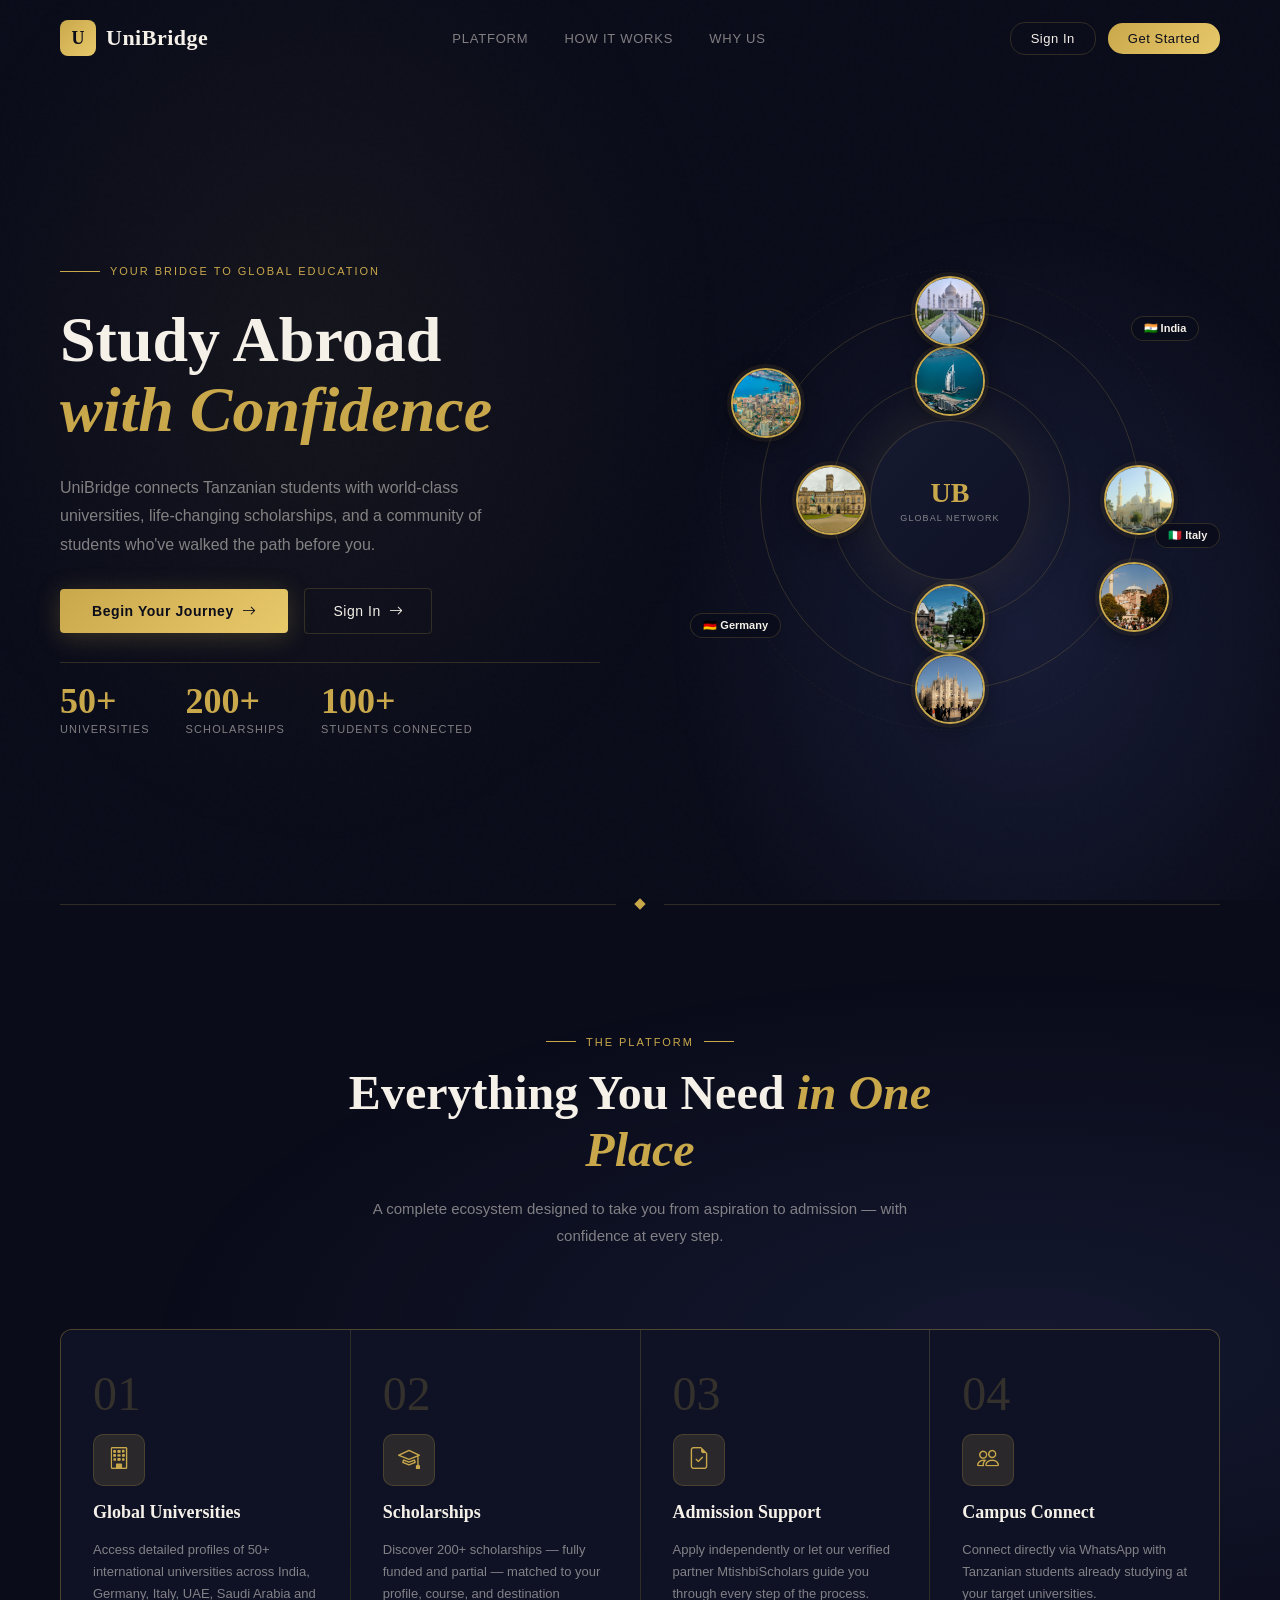
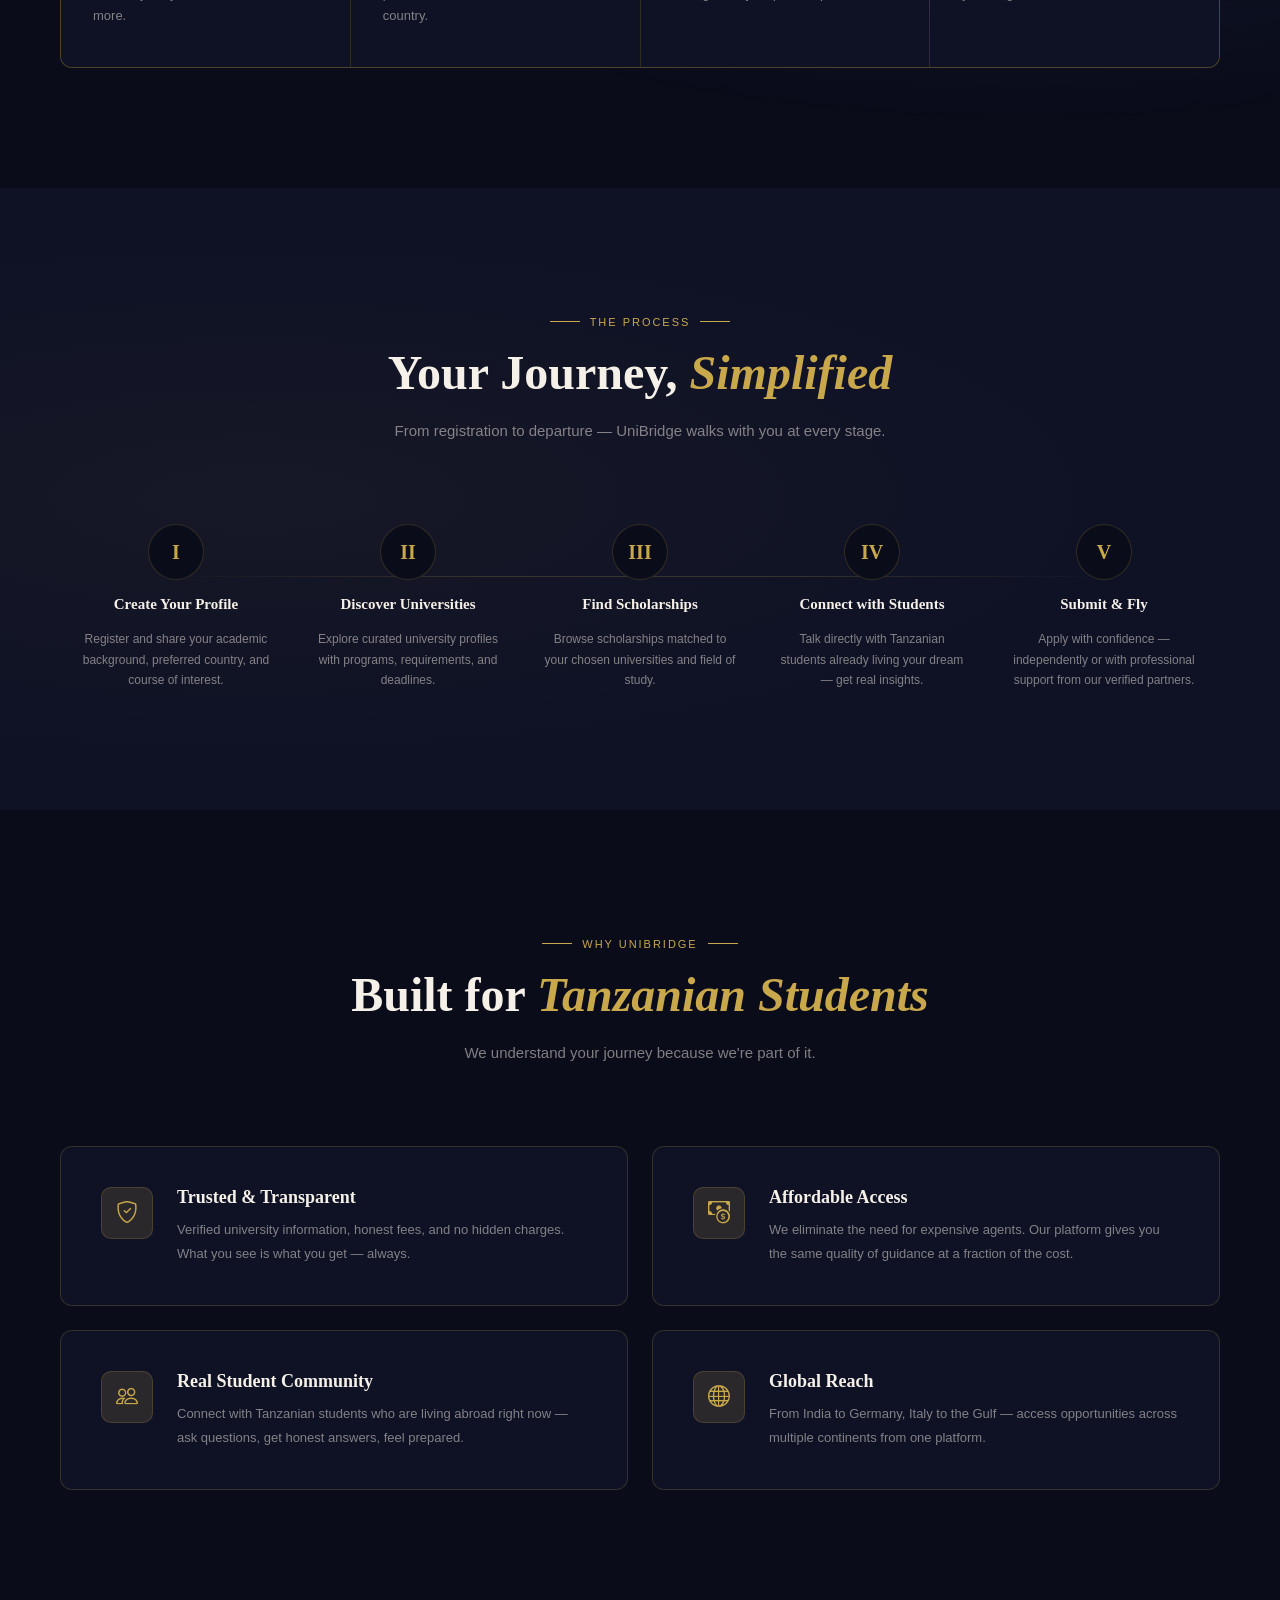
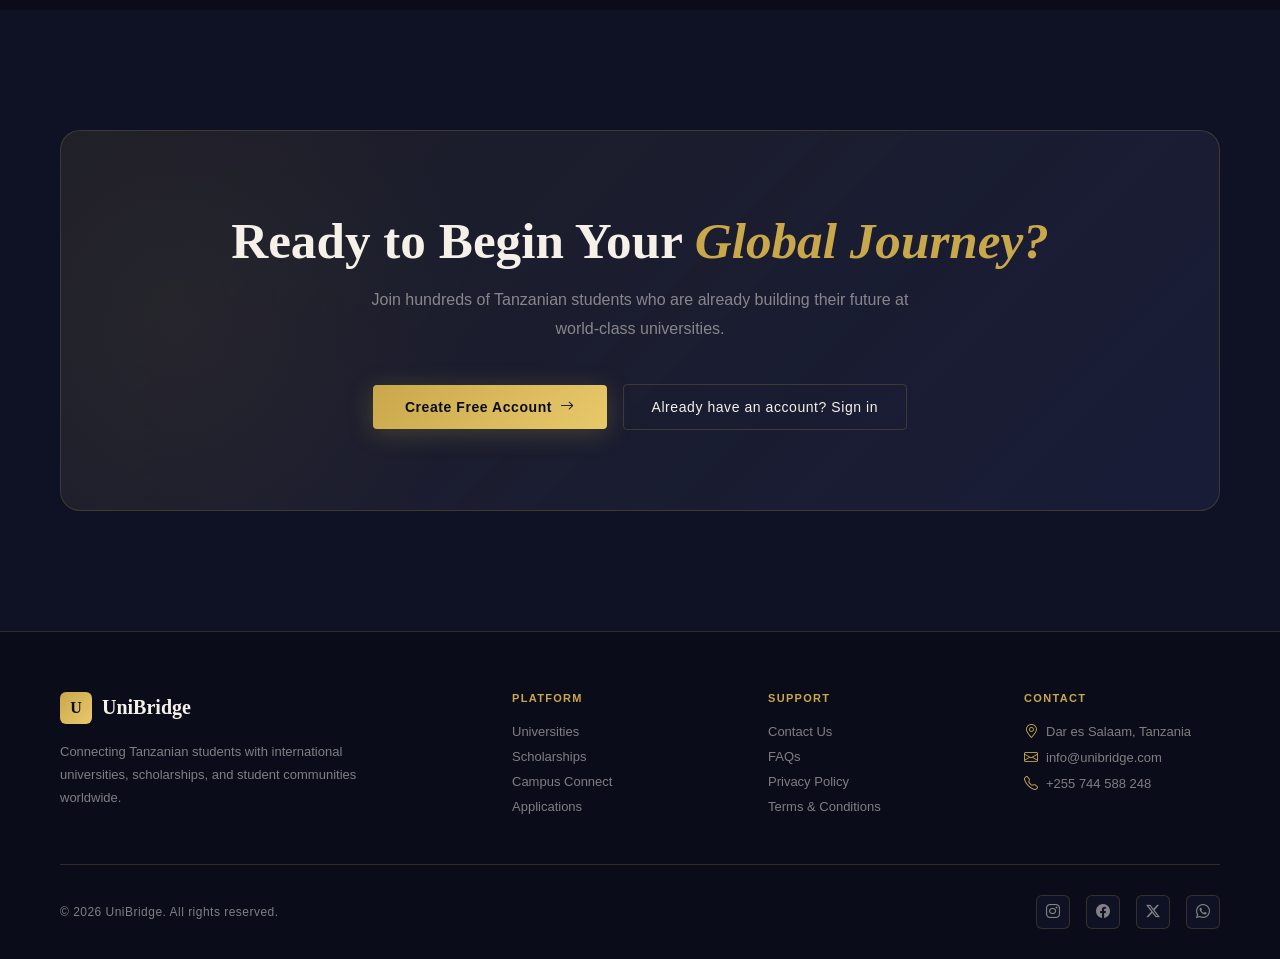
==== commit bee2f425: "updated website" ====
--- a/index.html
+++ b/index.html
@@ -47,7 +47,7 @@
  
 <!-- ══ HERO ══ -->
 <section class="hero">
-  <div class="hero-inner">
+   <div class="hero-inner">
  
     <div class="hero-left">
       <div class="hero-eyebrow">
@@ -112,32 +112,32 @@
         <!-- Ring 1 — inner orbit -->
         <div class="orbit-ring orbit-ring-1">
           <div class="orbit-photo">
-            <img src="https://picsum.photos/seed/student1/200/200" alt="Student">
-          </div>
-          <div class="orbit-photo">
-            <img src="https://picsum.photos/seed/student2/200/200" alt="Student">
-          </div>
-          <div class="orbit-photo">
-            <img src="https://picsum.photos/seed/student3/200/200" alt="Student">
+            <img src="images/Dubai.jpg.jpeg" alt="dubai">
+          </div>
+          <div class="orbit-photo">
+            <img src="images/Canada.jpg.jpeg" alt="canada">
+          </div>
+          <div class="orbit-photo">
+            <img src="images/Germany .jpg.jpeg" alt="germany">
           </div>
         </div>
  
         <!-- Ring 2 — outer orbit -->
         <div class="orbit-ring orbit-ring-2">
           <div class="orbit-photo">
-            <img src="https://picsum.photos/seed/student4/200/200" alt="Student">
-          </div>
-          <div class="orbit-photo">
-            <img src="https://picsum.photos/seed/student5/200/200" alt="Student">
-          </div>
-          <div class="orbit-photo">
-            <img src="https://picsum.photos/seed/student6/200/200" alt="Student">
-          </div>
-          <div class="orbit-photo">
-            <img src="https://picsum.photos/seed/student7/200/200" alt="Student">
-          </div>
-          <div class="orbit-photo">
-            <img src="https://picsum.photos/seed/student8/200/200" alt="Student">
+            <img src="images/India.jpg.jpeg" alt="india">
+          </div>
+          <div class="orbit-photo">
+            <img src="images/Italy.jpg.jpeg" alt="italy">
+          </div>
+          <div class="orbit-photo">
+            <img src="images/Saudia .jpg.jpeg" alt="Saudia arabia">
+          </div>
+          <div class="orbit-photo">
+            <img src="images/Tanzania.jpg.jpeg" alt="tanzania">
+          </div>
+          <div class="orbit-photo">
+            <img src="images/Turkey .jpg.jpeg" alt="turkey">
           </div>
         </div>
  
--- a/style.css
+++ b/style.css
@@ -104,7 +104,7 @@
   font-size: 13px; font-weight: 500;
   color: var(--cream); padding: 8px 20px;
   border: 1px solid var(--border);
-  border-radius: 4px;
+  border-radius: 15px;
   transition: all 0.3s;
   letter-spacing: 0.04em;
 }
@@ -118,7 +118,7 @@
   font-size: 13px; font-weight: 500;
   color: #0a0c1a; padding: 8px 20px;
   background: linear-gradient(135deg, var(--gold), var(--gold-light));
-  border-radius: 4px;
+  border-radius: 15px;
   transition: all 0.3s;
   letter-spacing: 0.04em;
 }
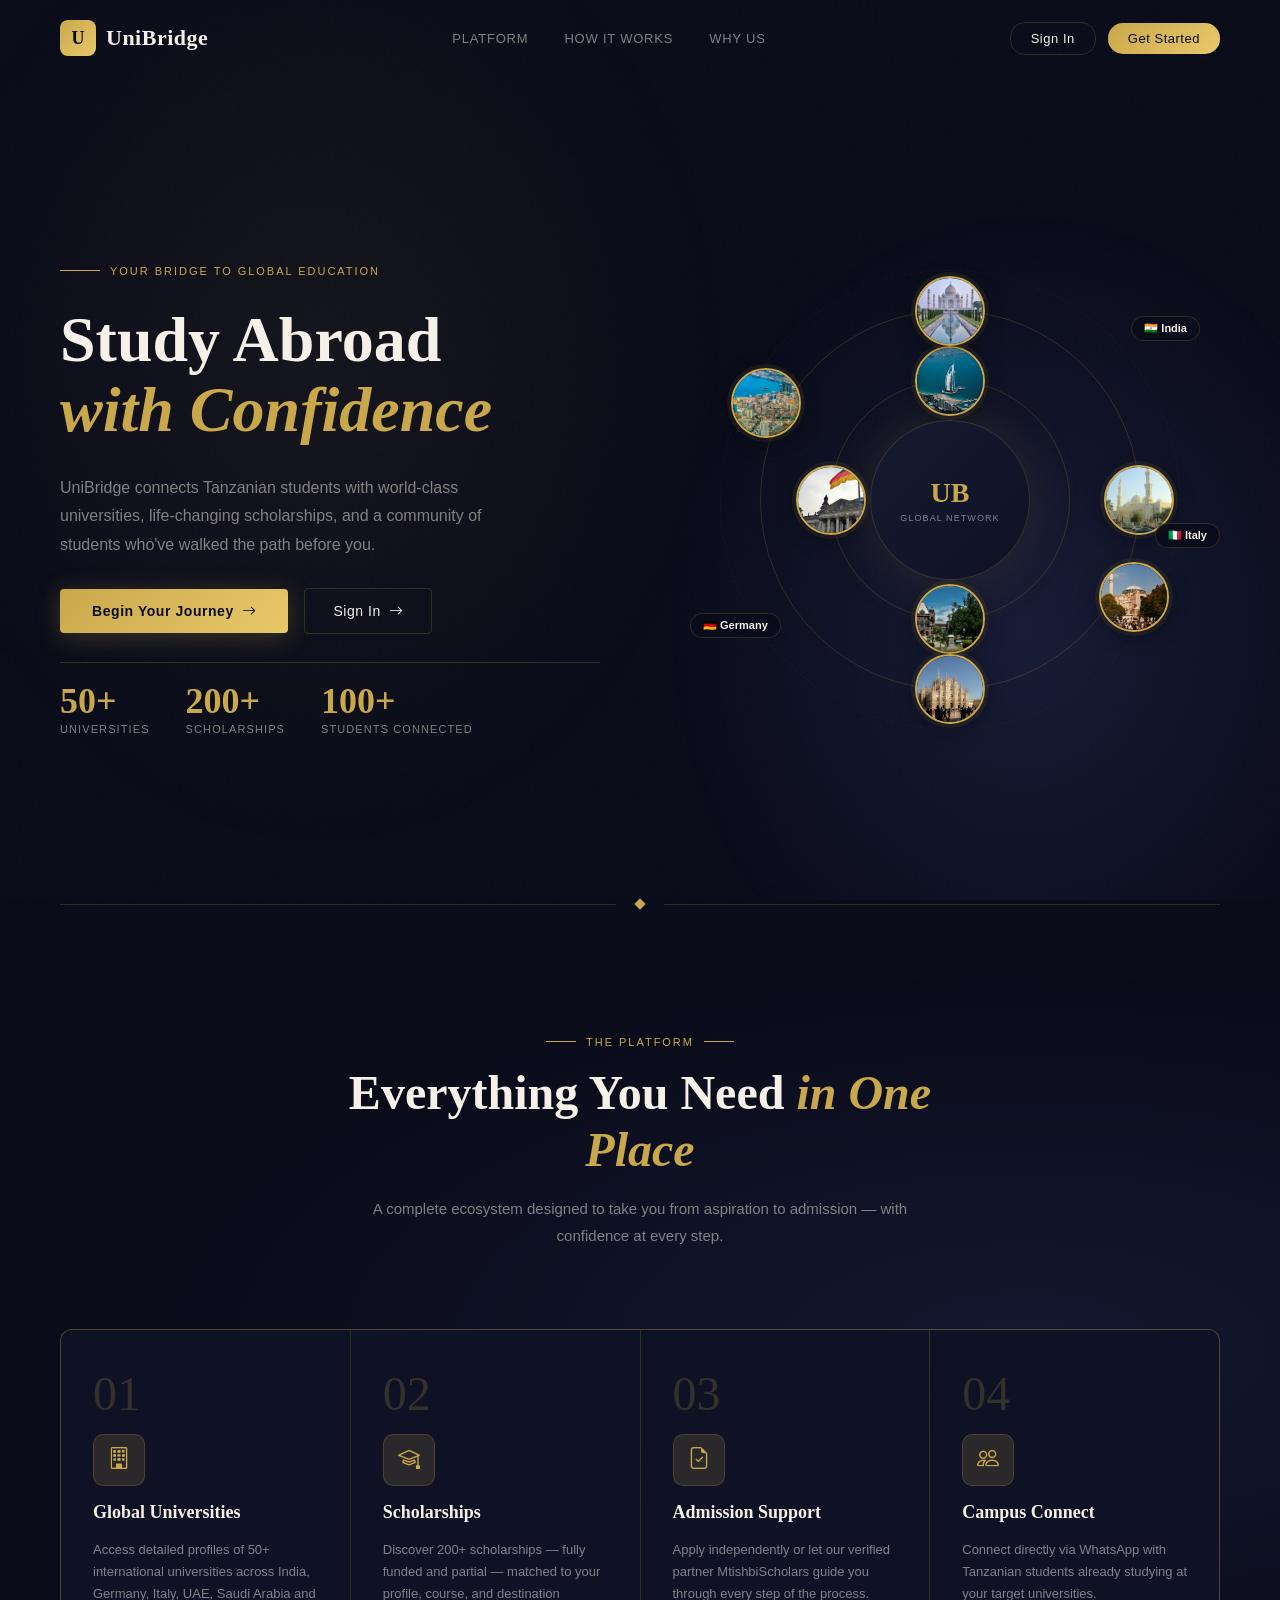
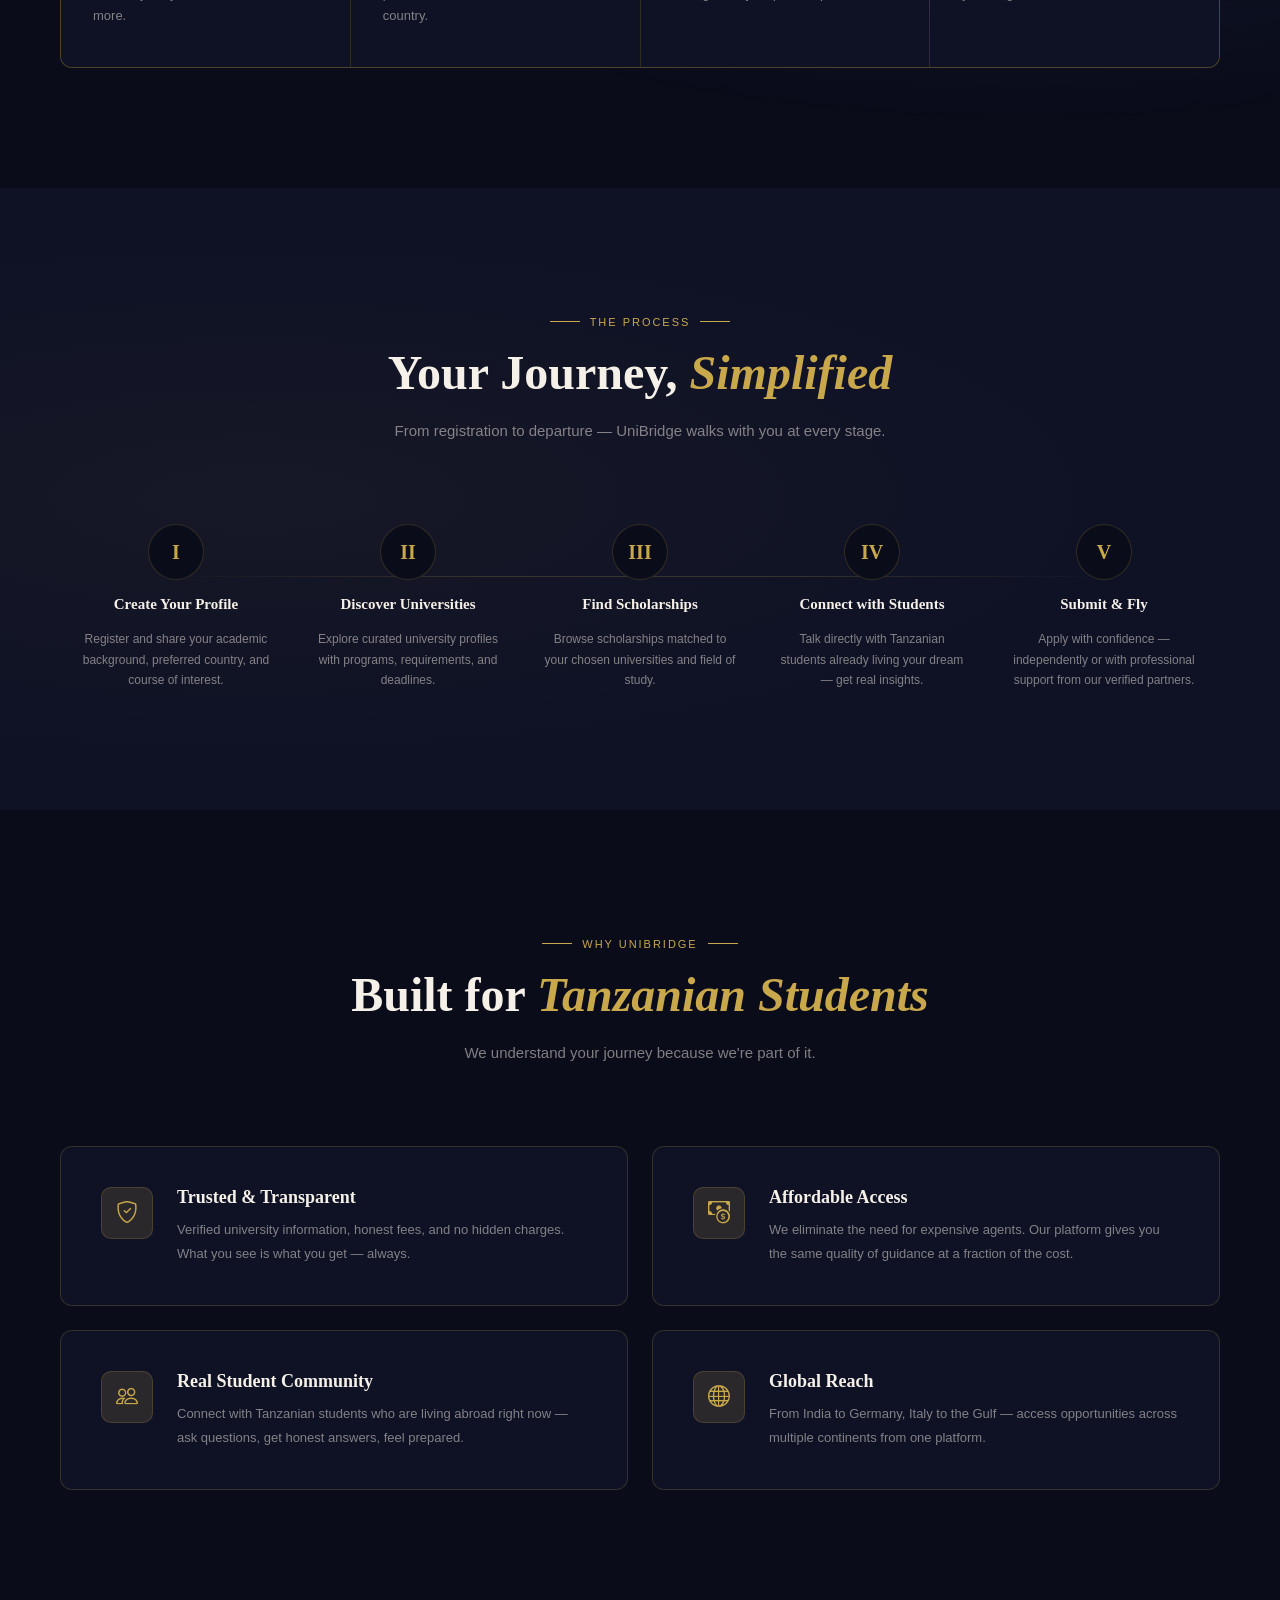
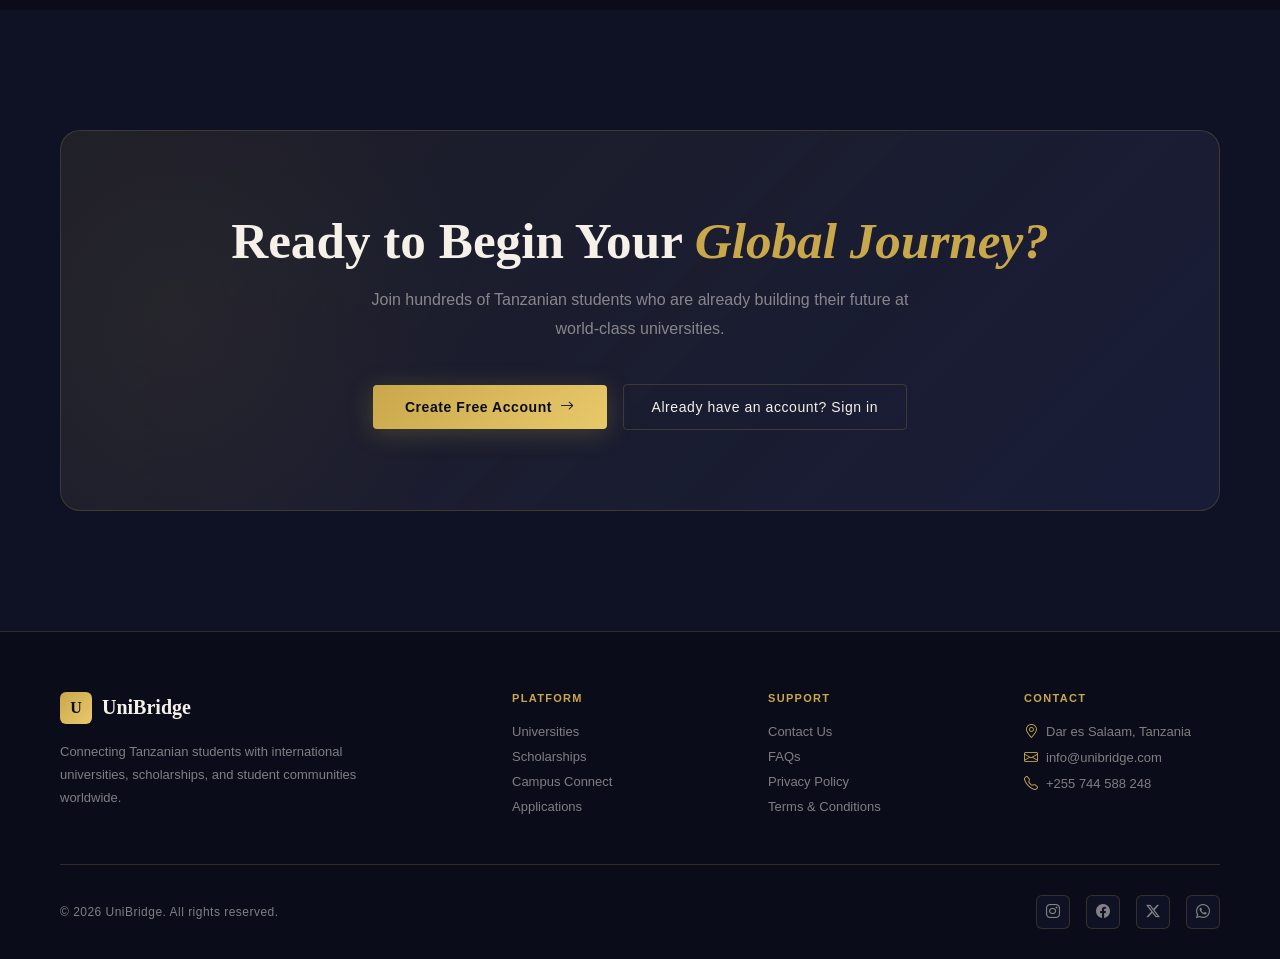
==== commit 7f35b4c7: "updated website" ====
--- a/index.html
+++ b/index.html
@@ -118,7 +118,7 @@
             <img src="images/Canada.jpg.jpeg" alt="canada">
           </div>
           <div class="orbit-photo">
-            <img src="images/Germany .jpg.jpeg" alt="germany">
+            <img src="images/germany flag.jpg" alt="germany">
           </div>
         </div>
  
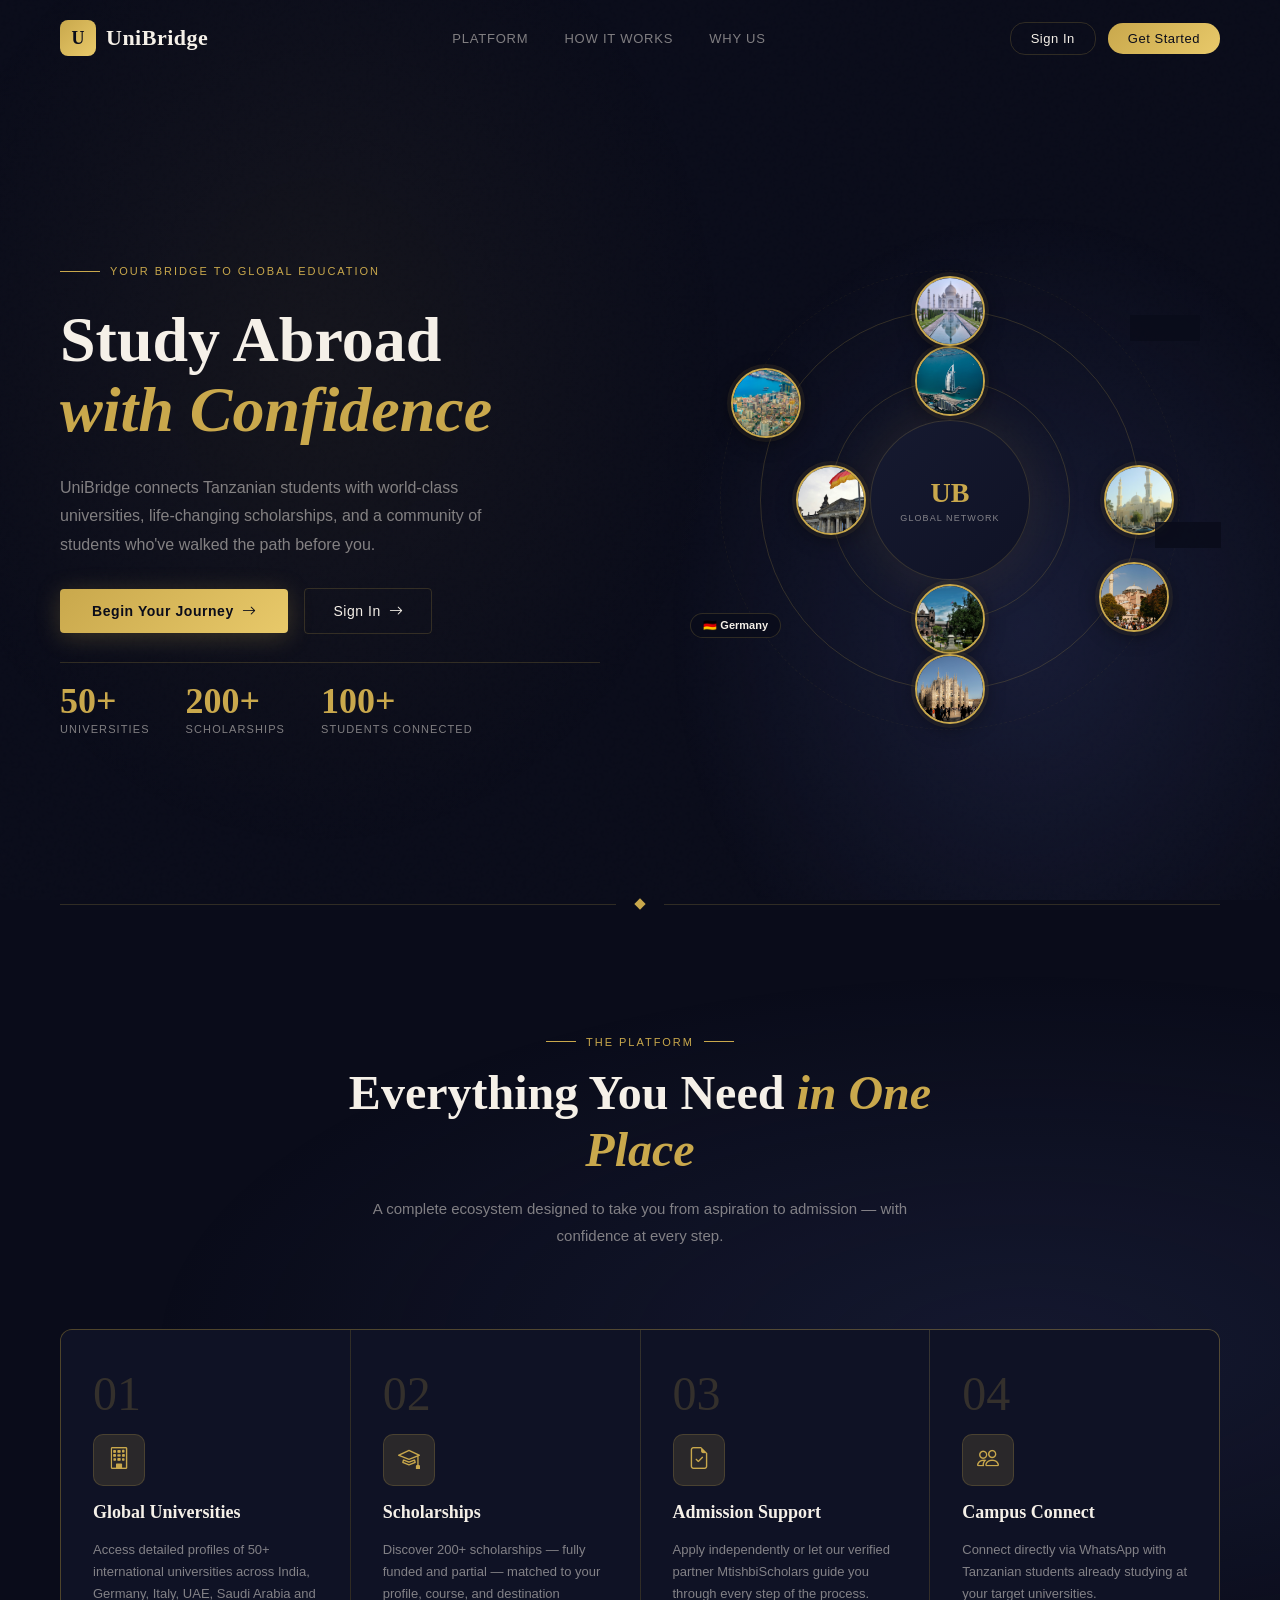
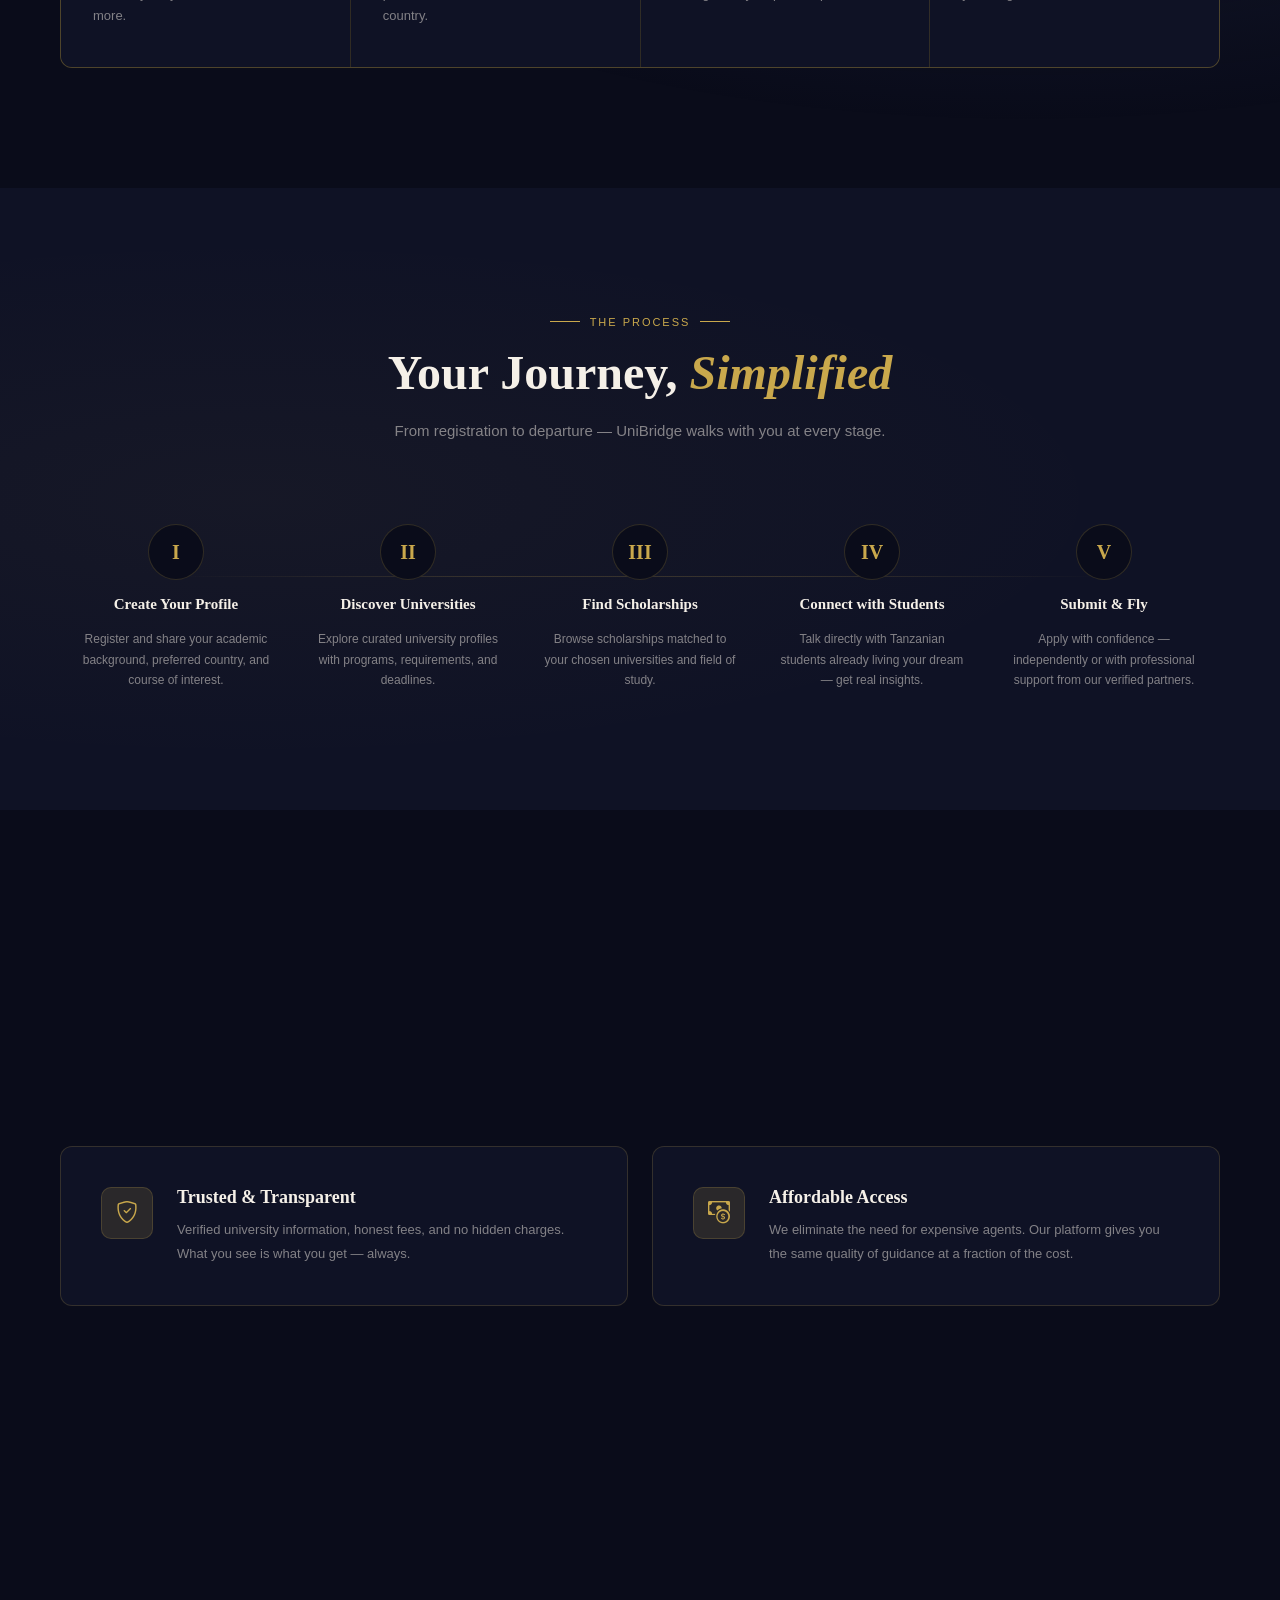
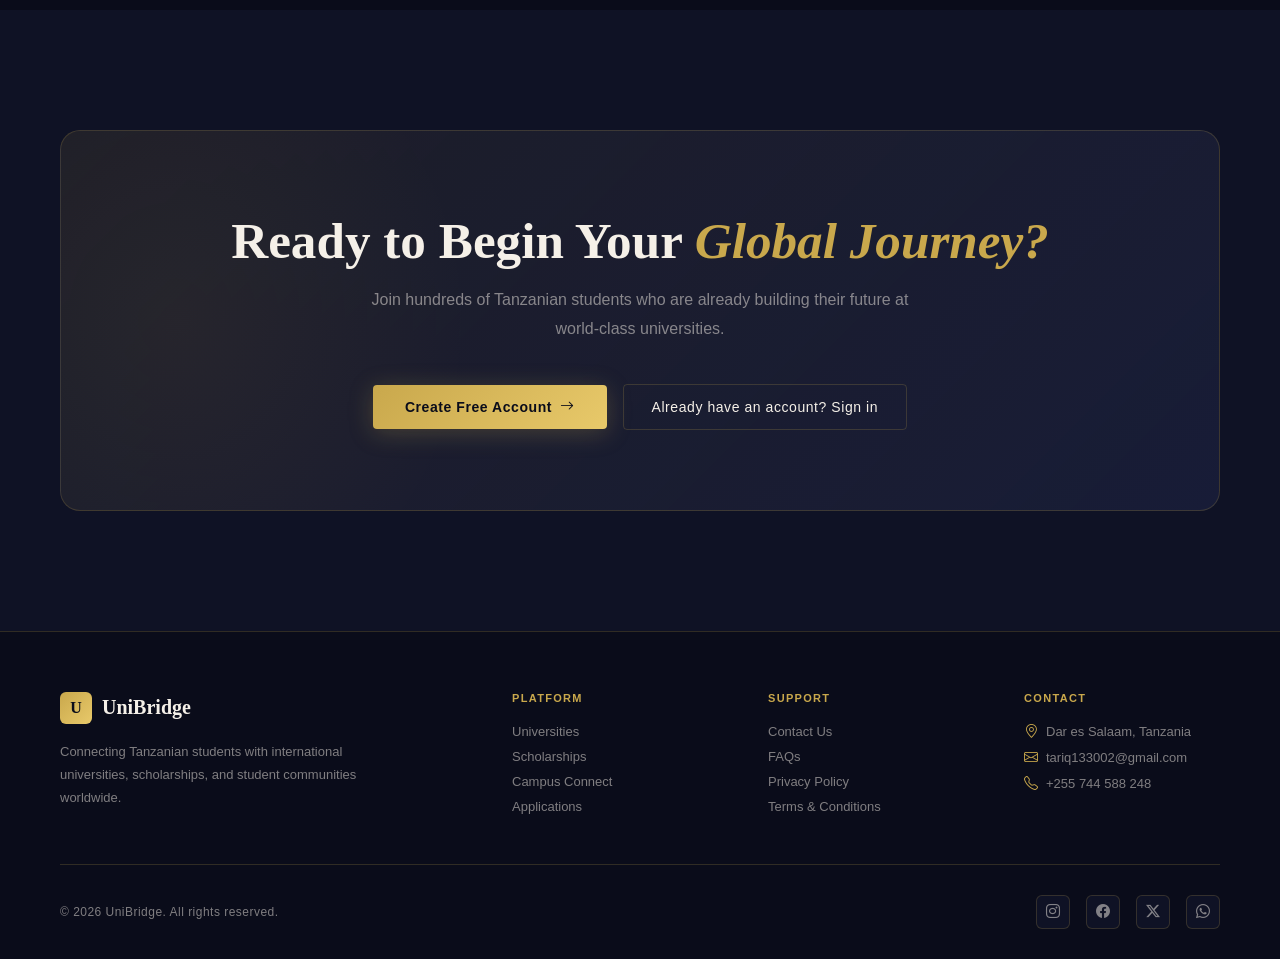
==== commit 613abf84: "updated website" ====
--- a/index.html
+++ b/index.html
@@ -330,7 +330,7 @@
       <p class="footer-col-title">Contact</p>
       <div class="footer-contact">
         <p><i class="bi bi-geo-alt"></i> Dar es Salaam, Tanzania</p>
-        <p><i class="bi bi-envelope"></i> info@unibridge.com</p>
+        <p><i class="bi bi-envelope"></i>tariq133002@gmail.com</p>
         <p><i class="bi bi-telephone"></i> +255 744 588 248</p>
       </div>
     </div>
